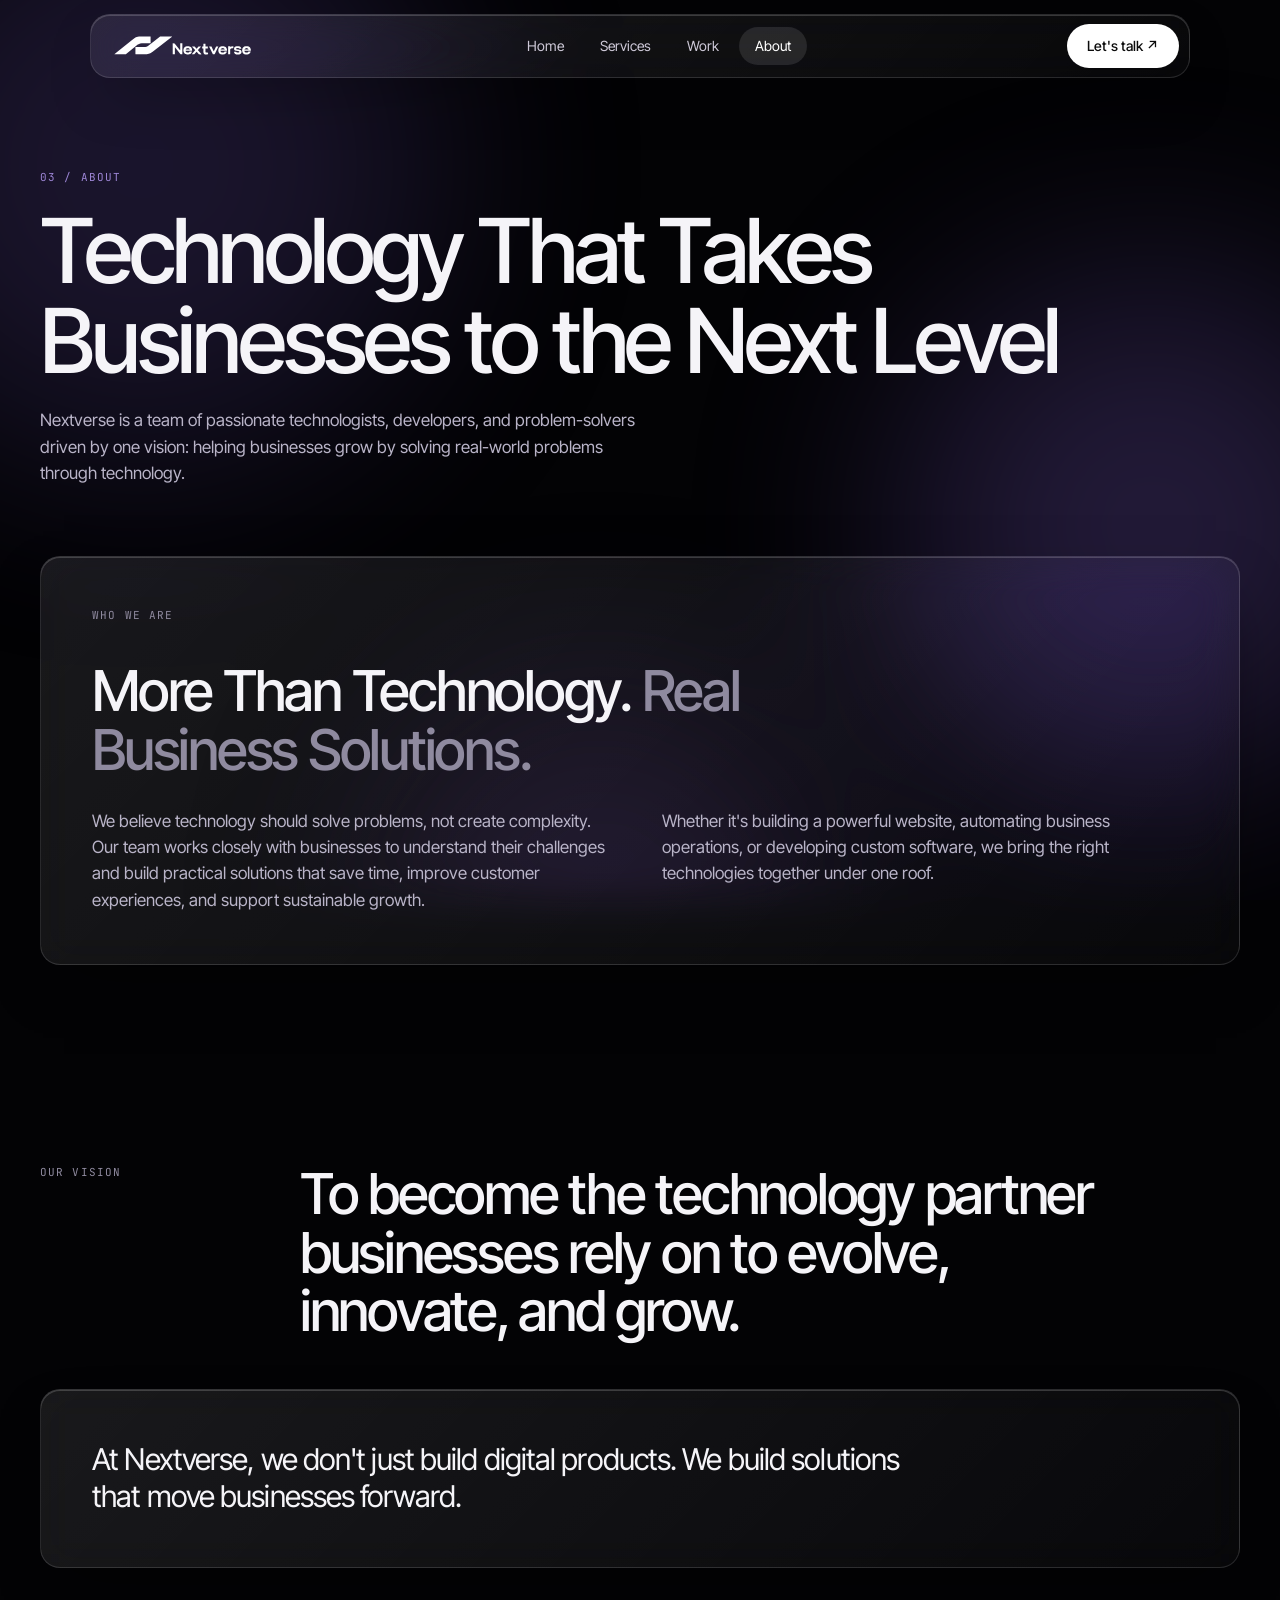
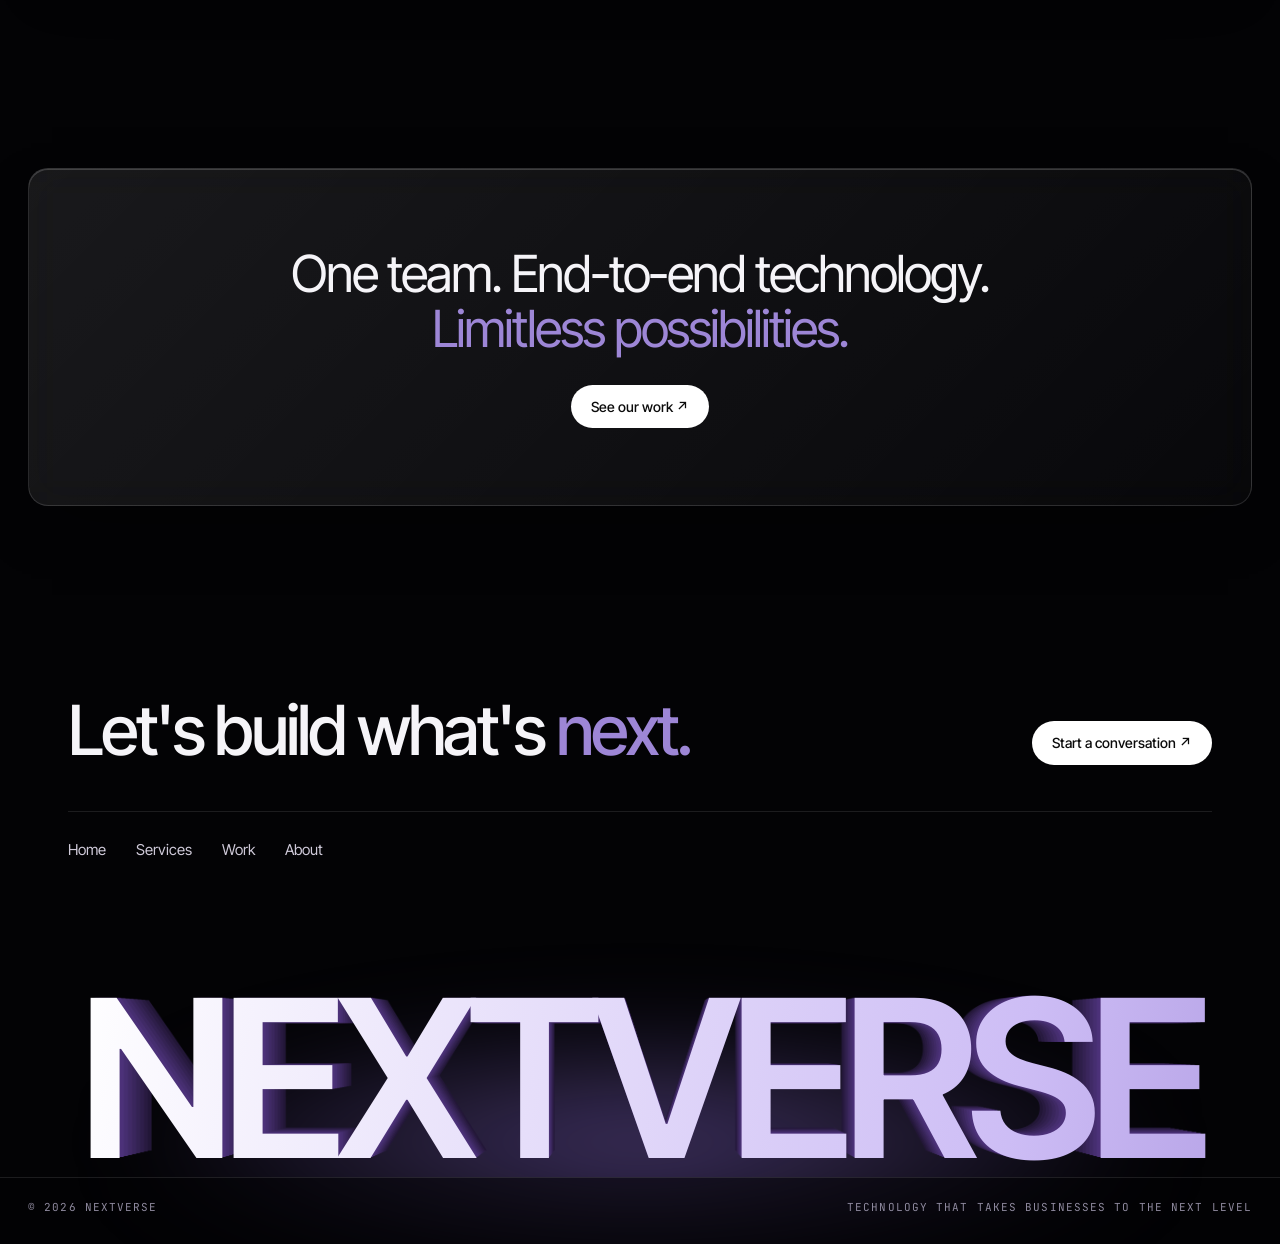
==== about.html @ 5a947de3 "Initial commit for Nextverse website" ====
<!DOCTYPE html><html lang="en"><head><meta charset="utf-8"><meta name="viewport" content="width=device-width,initial-scale=1,viewport-fit=cover"><title>About — Nextverse</title><link rel="icon" href="data:,"><link href="https://fonts.googleapis.com/css2?family=Inter+Tight:wght@400;500;600&family=JetBrains+Mono&display=swap" rel="stylesheet"><link rel="stylesheet" href="style.css"><script defer src="main.js"></script></head><body>
<svg width="0" height="0" style="position:absolute"><defs><path id="lg" d="M668.2 84.8 668.5 87.2 694.0 139.0 694.8 139.5 705.5 139.2 709.8 131.5 732.0 85.2 731.5 84.8 716.2 85.0 701.5 116.8 700.2 118.0 698.5 115.8 684.5 85.2 683.8 84.8ZM549.2 85.0 551.2 88.0 570.5 109.8 570.8 111.2 547.2 138.5 547.8 139.5 564.8 139.2 580.5 121.5 582.8 123.2 596.5 139.2 609.2 139.8 614.2 139.2 613.8 137.8 590.5 110.8 592.0 108.2 612.0 85.8 611.8 84.5 595.5 84.5 593.8 85.8 581.2 99.8 579.5 99.0 567.2 84.8 550.0 84.5ZM836.5 84.5 833.0 84.0 824.2 84.2 819.2 85.8 815.0 88.2 814.2 87.5 814.2 83.8 813.0 83.0 801.0 83.0 800.0 83.8 800.0 138.8 800.5 139.5 813.5 139.5 814.2 138.8 814.2 106.5 815.2 103.2 818.2 99.8 821.5 98.0 826.0 97.2 834.5 97.8 835.8 94.5 837.0 86.0ZM920.8 83.0 912.2 85.8 909.8 87.2 904.0 92.0 901.2 96.0 899.0 101.0 897.2 110.5 897.5 115.2 899.2 123.2 900.8 126.8 903.8 131.2 907.5 134.8 912.8 138.0 923.2 140.8 932.2 140.8 940.5 138.8 946.5 135.8 951.8 130.8 956.0 123.2 956.5 121.5 956.0 120.2 941.0 120.2 938.5 123.2 935.0 125.8 930.2 127.0 925.8 127.0 920.2 125.8 917.0 123.8 914.0 120.5 912.5 115.8 913.2 115.0 956.8 115.0 957.8 114.2 957.8 108.0 956.0 100.0 953.0 94.0 950.0 90.5 943.2 85.8 935.0 83.0ZM913.8 104.5 915.0 102.2 919.8 98.0 923.5 96.8 928.2 96.2 932.5 96.8 936.2 98.0 940.2 101.8 941.8 105.2 940.8 106.0 915.0 106.0 913.8 105.2ZM850.8 85.5 846.8 88.0 843.8 91.0 841.5 95.2 841.2 104.0 843.2 108.5 847.5 112.2 855.8 115.0 868.5 116.5 874.8 118.0 877.5 120.0 878.2 123.2 876.8 125.5 873.0 127.0 862.0 127.0 857.8 125.2 855.0 121.0 841.8 121.0 841.2 121.5 841.5 125.8 844.2 132.0 847.5 135.5 849.8 137.0 856.5 139.8 862.8 140.8 870.8 140.8 876.8 139.8 885.2 136.5 890.5 131.5 892.8 126.5 892.8 118.2 890.0 113.0 885.5 109.5 880.0 107.5 858.2 104.0 855.5 102.0 855.2 99.8 855.8 98.5 857.8 97.0 862.5 96.0 869.5 96.0 875.5 97.8 878.2 101.0 891.0 101.0 891.5 100.5 891.0 96.8 887.5 90.2 881.5 85.8 873.0 83.0 859.0 83.0ZM755.8 83.0 748.5 85.0 741.8 88.8 736.0 95.2 733.2 101.2 731.8 108.8 731.8 114.2 733.0 121.5 735.8 128.0 739.5 132.8 744.0 136.2 748.0 138.2 758.2 140.8 764.8 140.8 772.0 139.5 776.5 138.0 780.0 136.0 785.5 131.2 789.5 124.8 790.8 121.2 790.2 120.2 775.5 120.2 771.8 124.2 768.8 126.0 765.0 127.0 758.5 127.0 754.5 125.8 750.8 123.5 748.0 120.0 746.8 117.5 746.8 115.8 747.5 115.0 791.0 115.0 792.0 114.0 792.0 108.0 790.5 101.0 786.8 93.5 782.8 89.2 778.2 86.2 768.5 83.0ZM748.0 104.2 749.8 101.5 753.2 98.5 757.5 96.8 763.2 96.2 768.0 97.0 771.5 98.8 774.5 101.5 776.0 104.0 776.0 105.2 775.0 106.0 749.0 106.0 748.2 105.5ZM513.0 83.0 504.8 85.5 500.0 88.2 495.5 92.5 492.2 97.5 490.5 102.0 489.2 109.5 489.5 117.0 490.8 122.2 492.8 127.0 495.2 130.8 499.0 134.5 504.2 137.8 509.2 139.5 515.8 140.8 522.5 140.8 529.5 139.5 537.2 136.2 542.8 131.5 547.2 124.2 548.2 121.2 547.8 120.2 533.0 120.2 530.2 123.5 526.2 126.0 522.5 127.0 516.5 127.0 511.8 125.8 508.8 123.8 505.2 119.5 504.2 115.8 505.0 115.0 548.2 115.0 549.5 114.0 549.2 106.2 548.5 102.2 546.0 96.2 543.5 92.5 540.2 89.2 535.5 86.0 526.5 83.0ZM505.5 104.2 506.8 102.2 512.0 97.8 516.2 96.5 521.0 96.2 525.5 97.0 528.5 98.2 532.0 101.5 533.8 105.0 532.8 106.0 506.5 106.0 505.8 105.5ZM628.8 66.2 628.0 67.8 628.2 83.5 627.2 85.0 620.5 85.0 619.8 85.5 619.5 97.0 620.8 98.2 627.2 98.2 628.2 99.8 628.0 120.8 628.2 124.8 630.0 131.2 633.8 136.5 635.8 138.0 640.0 139.8 649.2 140.5 660.2 138.0 661.0 137.2 661.0 135.5 658.0 126.2 646.5 127.0 643.2 124.8 642.5 122.8 642.5 99.5 643.5 98.2 658.5 98.0 659.0 97.0 658.8 85.5 658.0 85.0 643.5 85.0 642.5 83.8 642.5 66.8 642.0 66.2ZM415.5 63.2 414.8 64.0 415.0 139.2 429.0 139.5 430.0 138.5 430.0 92.0 430.5 91.5 432.0 92.2 469.2 139.2 481.8 139.2 482.0 63.8 481.2 63.2 467.8 63.2 467.0 64.0 467.0 111.0 466.0 111.5 428.0 63.5ZM411.8 16.0 327.5 15.8 269.8 60.0 245.2 80.0 240.0 83.5 233.2 86.8 224.5 88.8 156.5 88.8 155.8 89.8 155.8 137.8 157.0 138.8 224.2 139.0 234.2 138.2 248.8 135.5 259.0 131.5 264.5 128.8 273.2 123.0 407.8 19.8ZM261.2 16.5 260.5 15.8 181.2 15.8 172.0 17.0 159.0 20.8 151.0 25.2 132.5 39.5 24.0 126.0 9.5 138.2 10.2 138.8 89.2 138.8 172.0 71.8 177.2 68.5 188.8 64.2 199.8 62.2 260.5 62.0 261.2 61.2Z"/></defs></svg><div class="orbs"><i></i><i></i><i></i></div>
<nav class="glass"><a href="index.html" aria-label="Nextverse"><svg class="lg " viewBox="0 12 965 132" role="img" aria-label="Nextverse"><use href="#lg"/></svg></a><ul><li><a href="index.html">Home</a></li><li><a href="services.html">Services</a></li><li><a href="work.html">Work</a></li><li><a href="about.html" class=on>About</a></li></ul><a class="btn" href="about.html#vision">Let's talk ↗</a></nav>
<header class="wrap phead"><div class="lbl" style="margin-bottom:22px"><b>03 / About</b></div><h1>Technology That Takes Businesses to the Next Level</h1><p>Nextverse is a team of passionate technologists, developers, and problem-solvers driven by one vision: helping businesses grow by solving real-world problems through technology.</p></header><section class="wrap sec" style="padding-top:40px"><div class="glass panel rv"><div class="row" style="margin-bottom:28px;grid-template-columns:1fr"><div class="lbl">Who we are</div><h2>More Than Technology. <span class=g>Real Business Solutions.</span></h2></div><div class="two"><p>We believe technology should solve problems, not create complexity. Our team works closely with businesses to understand their challenges and build practical solutions that save time, improve customer experiences, and support sustainable growth.</p><p>Whether it's building a powerful website, automating business operations, or developing custom software, we bring the right technologies together under one roof.</p></div></div></section><section class="wrap sec" id="vision"><div class="row"><div class="lbl">Our vision</div><h2>To become the technology partner businesses rely on to evolve, innovate, and grow.</h2></div><div class="glass panel rv"><p style="font-size:clamp(20px,2.4vw,30px);line-height:1.25;letter-spacing:-.03em;max-width:28em">At Nextverse, we don't just build digital products. We build solutions that move businesses forward.</p></div></section><section class="sec"><div class="glass cta rv"><p>One team. End-to-end technology. <span>Limitless possibilities.</span></p><a class="btn" href="work.html">See our work ↗</a></div></section>
<footer class="ft"><div class="wrap"><div class="ftop"><p class="big-cta">Let's build what's <span>next.</span></p><a class="btn" href="about.html#vision">Start a conversation ↗</a></div><ul class="flinks"><li><a href="index.html">Home</a></li><li><a href="services.html">Services</a></li><li><a href="work.html">Work</a></li><li><a href="about.html" class=on>About</a></li></ul></div><div class="fscene"><div class="word" aria-hidden="true"><span style="--i:0">NEXTVERSE</span><span style="--i:1">NEXTVERSE</span><span style="--i:2">NEXTVERSE</span><span style="--i:3">NEXTVERSE</span><span style="--i:4">NEXTVERSE</span><span style="--i:5">NEXTVERSE</span><span style="--i:6">NEXTVERSE</span><span style="--i:7">NEXTVERSE</span><span style="--i:8">NEXTVERSE</span></div></div><div class="fbot"><span class="lbl">© 2026 Nextverse</span><span class="lbl">Technology that takes businesses to the next level</span></div></footer></body></html>
---- style.css ----
:root{--bg:#030305;--fg:#f5f4f8;--mut:#8f8a9f;--v1:#7158ac;--v2:#9d86d6;--line:rgba(255,255,255,.1)}
*{box-sizing:border-box;margin:0}
@view-transition{navigation:auto}
html{scroll-behavior:auto}
body{background:var(--bg);color:var(--fg);font:400 17px/1.55 'Inter Tight',Helvetica,Arial,sans-serif;-webkit-font-smoothing:antialiased;overflow-x:hidden}
a{color:inherit;text-decoration:none}
.orbs{position:fixed;inset:0;z-index:-1;overflow:hidden}
.orbs i{position:absolute;border-radius:50%;filter:blur(110px);opacity:.32;animation:fl 24s ease-in-out infinite alternate}
.orbs i:nth-child(1){width:46vw;height:46vw;left:-12vw;top:-10vw;background:#4b3a80}
.orbs i:nth-child(2){width:40vw;height:40vw;right:-10vw;top:30vh;background:#654ba6;animation-delay:-8s}
.orbs i:nth-child(3){width:34vw;height:34vw;left:30vw;bottom:-18vw;background:#3b2b5a;animation-delay:-14s}
@keyframes fl{to{transform:translate(6vw,8vh) scale(1.15)}}
.glass{background:linear-gradient(135deg,rgba(255,255,255,.09),rgba(255,255,255,.025));backdrop-filter:blur(20px) saturate(150%);-webkit-backdrop-filter:blur(20px) saturate(150%);border:1px solid rgba(255,255,255,.13);box-shadow:inset 0 1px 0 rgba(255,255,255,.18),0 24px 60px -24px rgba(0,0,0,.7);border-radius:20px}
.wrap{max-width:1200px;margin:0 auto;padding:0 28px}
.lbl{font:11px 'JetBrains Mono',ui-monospace,monospace;letter-spacing:.1em;text-transform:uppercase;color:var(--mut)}
.lbl b{color:var(--v2);font-weight:400}
.lg{fill:#fff;display:block}
nav{position:fixed;top:calc(14px + env(safe-area-inset-top,0px));left:50%;transform:translateX(-50%);z-index:50;width:min(1100px,calc(100% - 24px));display:flex;align-items:center;justify-content:space-between;padding:9px 10px 9px 22px;border-radius:99px}
nav .lg{height:19px;width:auto}
nav ul{display:flex;gap:4px;list-style:none;padding:0}
nav ul a{display:block;padding:8px 16px;border-radius:99px;font-size:14px;color:#cfcad9;transition:.25s}
nav ul a:hover,nav ul a.on{background:rgba(255,255,255,.1);color:#fff}
.btn{display:inline-flex;gap:8px;align-items:center;background:#fff;color:#0b0b0b;padding:11px 20px;border-radius:99px;font-size:14px;font-weight:500;transition:.3s}
.btn:hover{background:var(--v2);color:#fff;transform:translateY(-2px)}
.btn.gl{background:rgba(255,255,255,.08);color:#fff;border:1px solid var(--line)}
/* hero */
.hero{height:280vh;position:relative}.show{height:300vh;position:relative}
.pin{position:sticky;top:0;height:100vh;overflow:hidden;display:flex;flex-direction:column;align-items:center;padding-top:104px}
h1{font-size:clamp(36px,6vw,84px);line-height:1;letter-spacing:-.045em;font-weight:500;text-align:center}
.g{color:var(--mut);font-weight:inherit}
.ln{display:block;overflow:hidden;padding-bottom:.1em}
.ln>span{display:inline-block;transform:translateY(115%);animation:rise 1.2s cubic-bezier(.2,.8,.2,1) forwards;animation-delay:calc(var(--i)*.14s + .2s)}
@keyframes rise{to{transform:none}}
.chips{display:flex;gap:8px;margin-top:20px;flex-wrap:wrap;justify-content:center;opacity:0;animation:rise2 1s .9s forwards}
@keyframes rise2{to{opacity:1}}
.chips span{padding:7px 15px;font-size:13px;border-radius:99px;color:#d8d3e6}
.stage{position:relative;flex:1;width:100%;perspective:2200px;display:flex;justify-content:center;align-items:flex-start;margin-top:34px}
.lap{--w:min(680px,82vw,calc((100vh - 340px)*1.55));--h:calc(var(--w)*.625);position:relative;width:var(--w);height:var(--h);transform-style:preserve-3d;transform:rotateX(-22deg)}
.lid{position:absolute;inset:0;transform-origin:50% 100%;transform:rotateX(var(--a,-88deg));transform-style:preserve-3d}
.scr,.bk{position:absolute;inset:0;border-radius:14px;backface-visibility:hidden;-webkit-backface-visibility:hidden;overflow:hidden}
.scr{background:#0c0a12;border:7px solid #1a1722;box-shadow:0 0 0 1px rgba(255,255,255,.16),0 0 90px rgba(113,88,172,.5)}
.bk{transform:rotateY(180deg);background:linear-gradient(145deg,#2c2640,#0e0c14);display:grid;place-items:center;border:1px solid rgba(255,255,255,.18)}
.bk .lg{width:18%}
.strip{will-change:transform}.strip img{display:block;width:100%}
.base{position:absolute;left:-4%;top:100%;width:108%;height:calc(var(--h)*.64);transform-origin:50% 0;transform:rotateX(90deg);background:linear-gradient(180deg,#2e293b,#14111b);border-radius:0 0 24px 24px;border:1px solid rgba(255,255,255,.14)}
.base:after{content:"";position:absolute;inset:12% 9% 34%;border-radius:8px;background:repeating-linear-gradient(90deg,rgba(255,255,255,.08) 0 22px,transparent 22px 26px),#0a0810}
/* sections */
.sec{padding:100px 0;position:relative}
.row{display:grid;grid-template-columns:220px 1fr;gap:40px;margin-bottom:48px}
h2{font-size:clamp(30px,4.4vw,58px);line-height:1.04;letter-spacing:-.04em;font-weight:500;max-width:15em}
h2 .g{display:inline}
.panel{padding:clamp(26px,4vw,52px)}
.two{display:grid;grid-template-columns:1fr 1fr;gap:44px;color:#b9b4c8}
.acts{display:flex;gap:12px;flex-wrap:wrap;margin-top:28px}
.mq{overflow:hidden;padding:18px 0;border-radius:99px;margin:0 28px}
.mq div{display:flex;gap:56px;width:max-content;animation:mq 34s linear infinite;font-size:20px;letter-spacing:-.02em;color:#cfcad9}
.mq span:after{content:"✦";margin-left:56px;color:var(--v1)}
@keyframes mq{to{transform:translateX(-50%)}}
.sv a{display:grid;grid-template-columns:56px 1fr 24px;align-items:center;gap:16px;padding:26px 30px;border-radius:0;border:0;border-bottom:1px solid var(--line);transition:.35s}
.sv{padding:6px 0;overflow:hidden}
.sv a:last-child{border-bottom:0}
.sv a:hover{background:rgba(255,255,255,.07);padding-left:44px}
.sv h3{font-size:clamp(24px,3.2vw,42px);font-weight:500;letter-spacing:-.035em;line-height:1.1}
.sv a:hover h3{color:var(--v2)}
.sv em{font-style:normal;color:var(--v2);transition:.3s}.sv a:hover em{transform:translateX(6px)}
.grid3{display:grid;grid-template-columns:repeat(3,1fr);gap:16px}
.card{padding:28px;min-height:230px;display:flex;flex-direction:column;justify-content:space-between;transition:transform .2s ease-out,background .3s;position:relative;overflow:hidden;--gx:50%;--gy:50%}
.card:before{content:"";position:absolute;inset:0;background:radial-gradient(circle at var(--gx) var(--gy),rgba(157,134,214,.22),transparent 55%);opacity:0;transition:.3s}
.card:hover:before{opacity:1}
.card h3,.card h4{font-size:26px;font-weight:500;letter-spacing:-.03em;line-height:1.1;position:relative}
.card p{color:#a9a4ba;font-size:15px;margin-top:10px;position:relative}
.tile{display:block;padding:14px}
.tile img{display:block;width:100%;border-radius:12px;aspect-ratio:16/10;object-fit:cover;object-position:top}
.tile h4{font-size:22px;font-weight:500;margin:16px 6px 4px;letter-spacing:-.03em}
.tile p{margin:0 6px 8px;font-size:14px;color:var(--mut)}
.phead{padding:170px 0 30px}
.phead h1{text-align:left;max-width:12em;font-size:clamp(40px,7vw,100px)}
.phead p{color:#b9b4c8;max-width:36em;margin-top:22px}
.cta{padding:clamp(36px,6vw,80px);text-align:center;margin:0 28px}
.cta p{font-size:clamp(24px,4vw,52px);letter-spacing:-.04em;line-height:1.08;max-width:16em;margin:0 auto 28px}
.cta p span{color:var(--v2)}
/* work 3D */
.proj{display:grid;grid-template-columns:1.3fr 1fr;gap:56px;align-items:center;margin-top:60px}
.proj.rev{grid-template-columns:1fr 1.3fr}.proj.rev .scene{order:2}
.scene{perspective:1600px;padding:30px 24px 46px}
.dev{position:relative;transform-style:preserve-3d;display:block;--gx:50%;--gy:50%}
.dev:before{content:"";position:absolute;inset:6% 4% -6%;background:radial-gradient(ellipse,rgba(113,88,172,.6),transparent 70%);filter:blur(30px);transform:translateZ(-80px)}
.win{position:relative;border-radius:12px;overflow:hidden;background:#0d0b14;box-shadow:0 50px 90px -30px rgba(113,88,172,.6),0 0 0 1px rgba(255,255,255,.12)}
.win:after{content:"";position:absolute;inset:0;pointer-events:none;background:radial-gradient(circle at var(--gx) var(--gy),rgba(255,255,255,.16),transparent 45%)}
.bar{height:28px;background:#15121d;display:flex;gap:6px;align-items:center;padding:0 12px}
.bar i{width:8px;height:8px;border-radius:50%;background:#3b3649}
.bar span{margin-left:10px;font:10px 'JetBrains Mono',monospace;color:#767089}
.win img{display:block;width:100%}
.fl{position:absolute;right:-5%;bottom:-9%;width:44%;transform:translateZ(110px);overflow:hidden;border-radius:12px}
.fl img{display:block;width:100%}
.fl.t{width:auto;padding:14px 16px;font-size:12px;font-weight:600;border-color:rgba(255,212,0,.6)}.fl.t b{display:block;color:#ffd400;font-size:11px}
.tags{display:flex;flex-wrap:wrap;gap:8px;margin-bottom:20px}.tags span{padding:5px 13px;border-radius:99px;font-size:12px;color:#cfcad9;background:rgba(255,255,255,.06);border:1px solid var(--line)}
.proj h3{font-size:clamp(32px,4vw,54px);font-weight:500;letter-spacing:-.04em;line-height:1.02}
.proj p{color:#a9a4ba;margin:16px 0 26px;max-width:30em}
.rv{opacity:0;transform:translateY(46px) rotateX(10deg)}
.rv.in{opacity:1;transform:none;transition:opacity .9s,transform 1s cubic-bezier(.2,.8,.2,1);transition-delay:var(--d,0s)}
.tilt.rv.in{transition:opacity .9s,transform .2s ease-out}
@media(max-width:820px){.row,.proj,.proj.rev,.two,.grid3{grid-template-columns:1fr}.row{gap:16px}.proj.rev .scene{order:0}.sec{padding:64px 0}nav .btn{display:none}nav ul a{padding:8px 11px;font-size:13px}nav{padding-left:16px}.sv a{padding:20px 16px}}
@media(prefers-reduced-motion:reduce){*{animation:none!important;transition:none!important}.ln>span,.chips{transform:none;opacity:1}.rv{opacity:1;transform:none}.orbs i{animation:none}}

.hero .pin{padding:0;display:block;background:linear-gradient(90deg,rgba(113,88,172,.92) 0,rgba(59,43,90,.5) 13%,transparent 34%,transparent 66%,rgba(59,43,90,.5) 87%,rgba(113,88,172,.92) 100%),#020204}
.hero #gl{position:absolute;inset:0;width:100%;height:100%}
.flat{position:absolute;inset:0;display:grid;place-items:center}.flat .lg{width:min(70vw,800px)}.gl-on .flat{display:none}
.hv{position:absolute;left:0;right:0;top:66%;display:flex;flex-direction:column;align-items:center;gap:26px;pointer-events:none}
.hv .wm{width:min(52vw,600px);height:auto;opacity:0;animation:rise2 1.2s 1.1s forwards}
.tg{padding:9px 20px;font-size:14px;border-radius:99px;color:#d8d3e6;opacity:0;animation:rise2 1.2s 1.5s forwards;text-align:center}
.hl{position:absolute;left:50%;top:50%;width:min(92vw,1100px);transform:translate(-50%,-40%);opacity:0;font-size:clamp(34px,5.8vw,84px)}
.cue{position:absolute;bottom:28px;left:50%;transform:translateX(-50%);opacity:0;animation:rise2 1s 2s forwards}
.sh{text-align:center;max-width:none;font-size:clamp(30px,4.6vw,62px)}
.dbg{position:fixed;left:12px;bottom:12px;z-index:99;background:#400;color:#fff;font:12px monospace;padding:8px 10px;border-radius:6px}

footer.ft{position:relative;padding:90px 0 0;overflow:hidden}
.ftop{display:flex;justify-content:space-between;align-items:flex-end;gap:24px;flex-wrap:wrap}
.big-cta{font-size:clamp(34px,5.4vw,76px);letter-spacing:-.045em;line-height:1;font-weight:500;max-width:11em}
.big-cta span{color:var(--v2)}
.flinks{display:flex;gap:30px;list-style:none;padding:26px 0 0;margin-top:46px;border-top:1px solid var(--line);font-size:15px;color:#cfcad9;flex-wrap:wrap}
.flinks a{position:relative}.flinks a:after{content:"";position:absolute;left:0;bottom:-4px;height:1px;width:0;background:var(--v2);transition:.35s}.flinks a:hover:after{width:100%}
.fscene{perspective:1100px;margin-top:34px;height:clamp(150px,22vw,330px);display:flex;justify-content:center;align-items:flex-end;position:relative}
.fscene:before{content:"";position:absolute;left:50%;bottom:-35%;width:90%;height:95%;transform:translateX(-50%);background:radial-gradient(ellipse,rgba(113,88,172,.6),transparent 65%);filter:blur(44px)}
.word{display:grid;transform-style:preserve-3d;transform-origin:50% 100%;font-size:clamp(66px,17.2vw,270px);font-weight:600;letter-spacing:-.055em;line-height:.9;white-space:nowrap;position:relative}
.word span{grid-area:1/1;transform:translateZ(calc(var(--i)*-9px));color:hsl(262 42% calc(36% - var(--i)*2.6%));padding:0 .04em}
.word span:first-child{background:linear-gradient(100deg,#fff 0%,#cdbdf5 38%,#9d86d6 58%,#fff 100%);background-size:220% 100%;-webkit-background-clip:text;background-clip:text;color:transparent;animation:shine 7s linear infinite}
@keyframes shine{to{background-position:-220% 0}}
.fbot{display:flex;justify-content:space-between;gap:16px;flex-wrap:wrap;padding:22px 28px 30px;border-top:1px solid var(--line);position:relative;background:rgba(2,2,4,.55)}
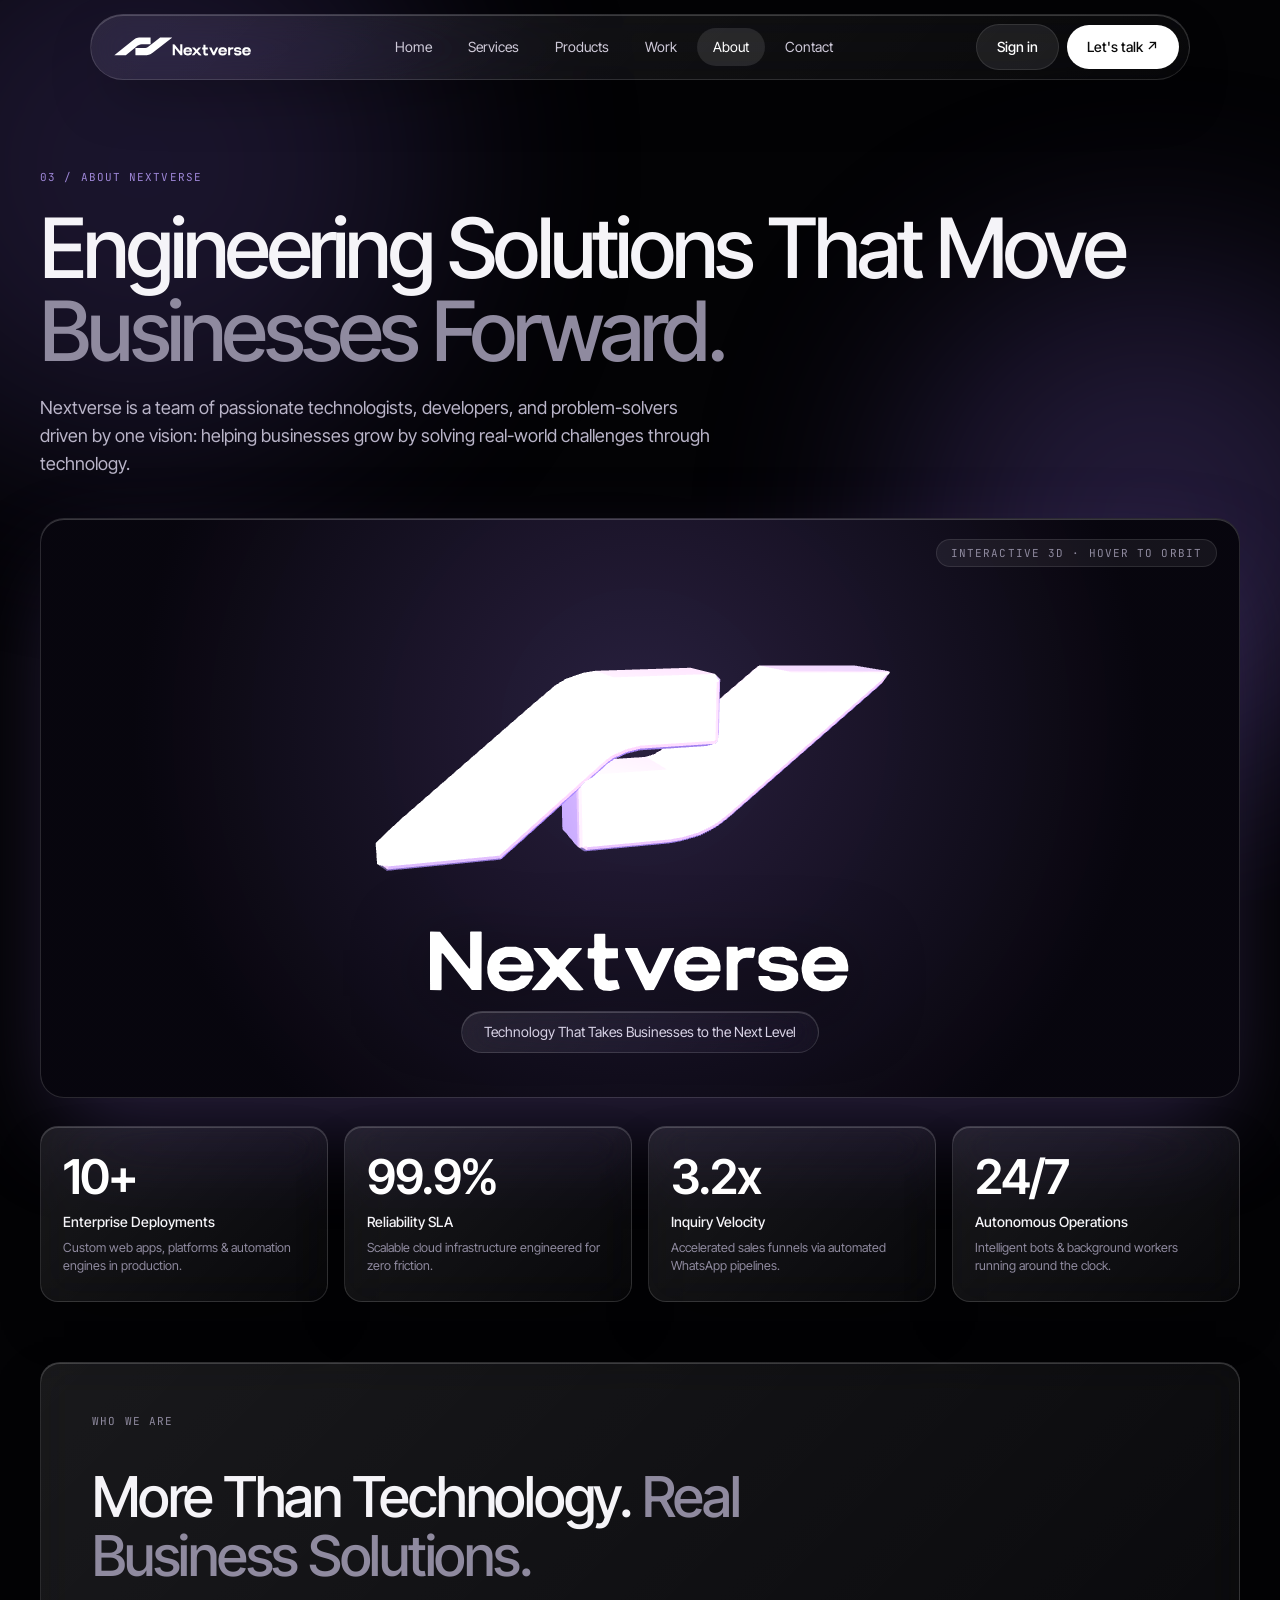
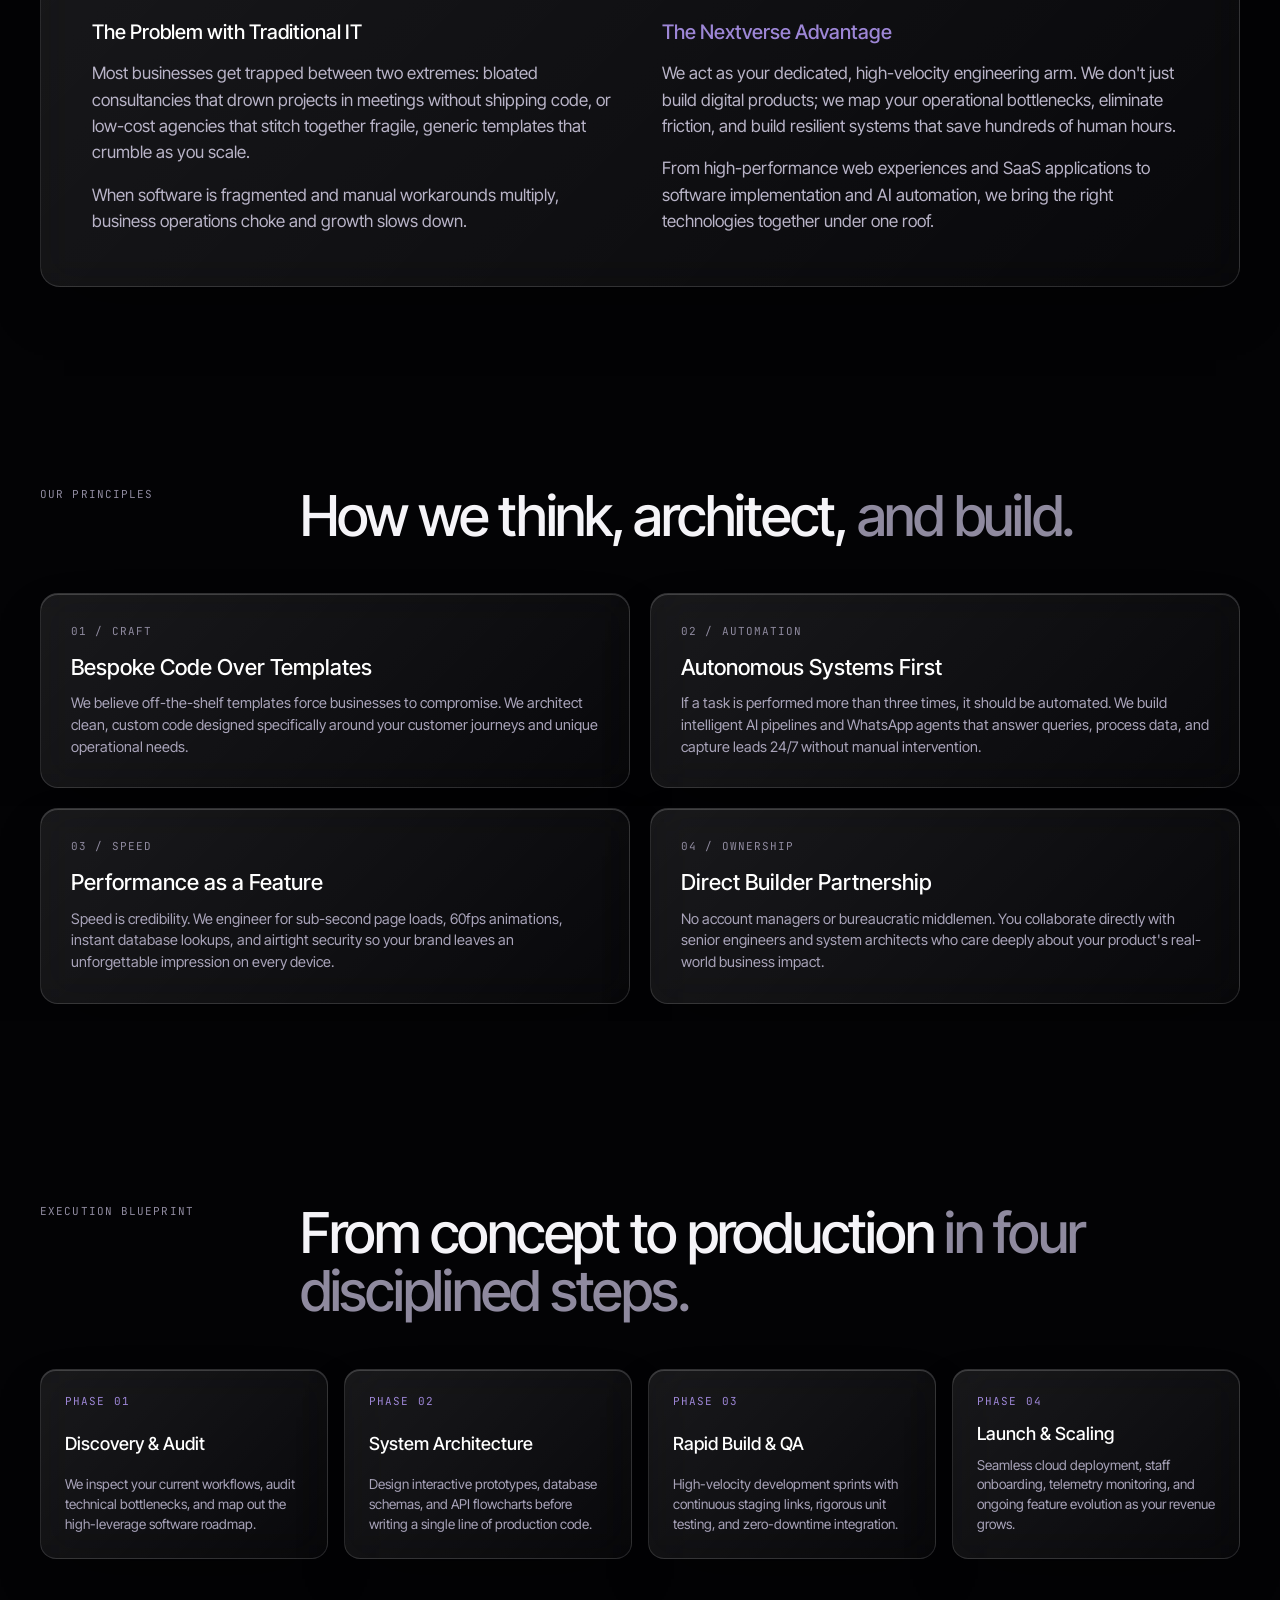
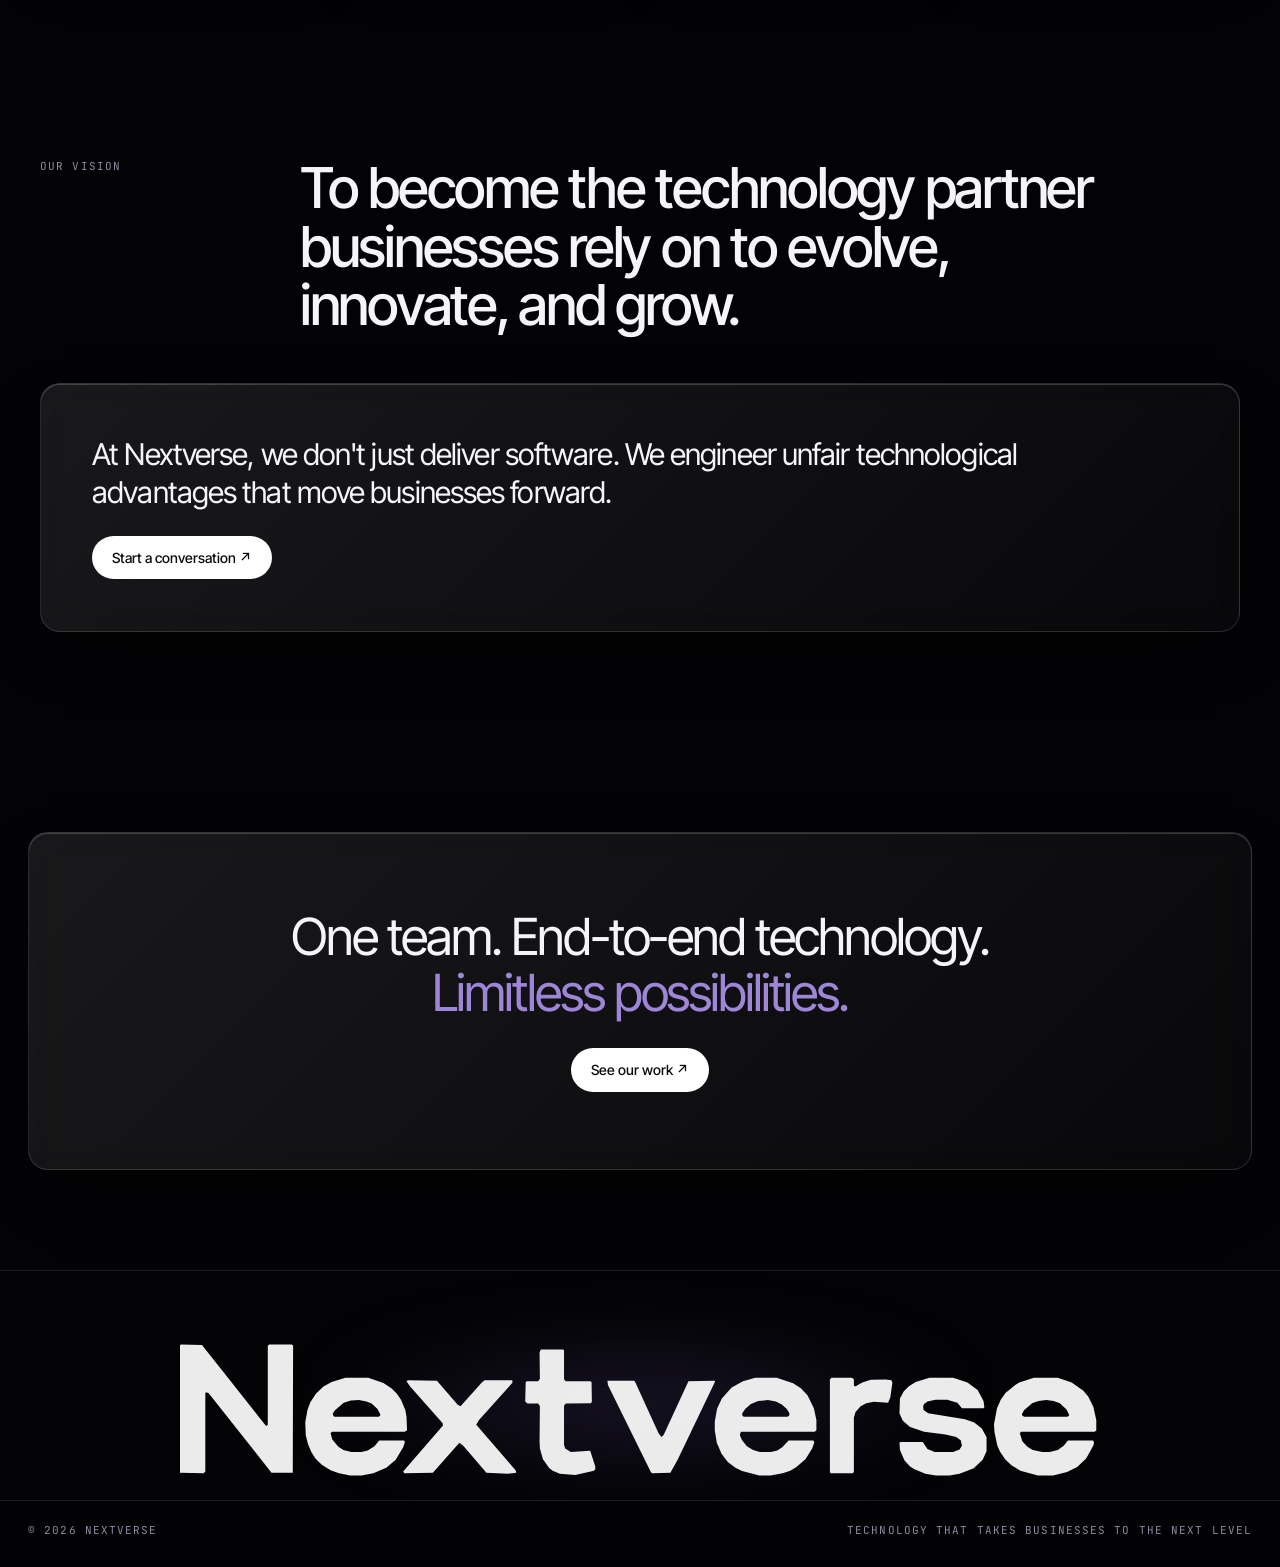
==== commit 0ca0caa5: "Update Nextverse site with latest live changes and case studies" ====
--- a/about.html
+++ b/about.html
@@ -1,5 +1,180 @@
-<!DOCTYPE html><html lang="en"><head><meta charset="utf-8"><meta name="viewport" content="width=device-width,initial-scale=1,viewport-fit=cover"><title>About — Nextverse</title><link rel="icon" href="data:,"><link href="https://fonts.googleapis.com/css2?family=Inter+Tight:wght@400;500;600&family=JetBrains+Mono&display=swap" rel="stylesheet"><link rel="stylesheet" href="style.css"><script defer src="main.js"></script></head><body>
+<!DOCTYPE html><html lang="en"><head><meta charset="utf-8"><meta name="viewport" content="width=device-width,initial-scale=1,viewport-fit=cover"><title>About — Nextverse</title><link rel="icon" href="data:,"><link href="https://fonts.googleapis.com/css2?family=Inter+Tight:wght@400;500;600&family=JetBrains+Mono&display=swap" rel="stylesheet"><link rel="stylesheet" href="style.css"><script defer src="three.min.js" onerror="var s=document.createElement('script');s.src='https://cdn.jsdelivr.net/npm/three@0.128.0/build/three.min.js';document.head.appendChild(s)"></script><script defer src="main.js"></script></head><body>
 <svg width="0" height="0" style="position:absolute"><defs><path id="lg" d="M668.2 84.8 668.5 87.2 694.0 139.0 694.8 139.5 705.5 139.2 709.8 131.5 732.0 85.2 731.5 84.8 716.2 85.0 701.5 116.8 700.2 118.0 698.5 115.8 684.5 85.2 683.8 84.8ZM549.2 85.0 551.2 88.0 570.5 109.8 570.8 111.2 547.2 138.5 547.8 139.5 564.8 139.2 580.5 121.5 582.8 123.2 596.5 139.2 609.2 139.8 614.2 139.2 613.8 137.8 590.5 110.8 592.0 108.2 612.0 85.8 611.8 84.5 595.5 84.5 593.8 85.8 581.2 99.8 579.5 99.0 567.2 84.8 550.0 84.5ZM836.5 84.5 833.0 84.0 824.2 84.2 819.2 85.8 815.0 88.2 814.2 87.5 814.2 83.8 813.0 83.0 801.0 83.0 800.0 83.8 800.0 138.8 800.5 139.5 813.5 139.5 814.2 138.8 814.2 106.5 815.2 103.2 818.2 99.8 821.5 98.0 826.0 97.2 834.5 97.8 835.8 94.5 837.0 86.0ZM920.8 83.0 912.2 85.8 909.8 87.2 904.0 92.0 901.2 96.0 899.0 101.0 897.2 110.5 897.5 115.2 899.2 123.2 900.8 126.8 903.8 131.2 907.5 134.8 912.8 138.0 923.2 140.8 932.2 140.8 940.5 138.8 946.5 135.8 951.8 130.8 956.0 123.2 956.5 121.5 956.0 120.2 941.0 120.2 938.5 123.2 935.0 125.8 930.2 127.0 925.8 127.0 920.2 125.8 917.0 123.8 914.0 120.5 912.5 115.8 913.2 115.0 956.8 115.0 957.8 114.2 957.8 108.0 956.0 100.0 953.0 94.0 950.0 90.5 943.2 85.8 935.0 83.0ZM913.8 104.5 915.0 102.2 919.8 98.0 923.5 96.8 928.2 96.2 932.5 96.8 936.2 98.0 940.2 101.8 941.8 105.2 940.8 106.0 915.0 106.0 913.8 105.2ZM850.8 85.5 846.8 88.0 843.8 91.0 841.5 95.2 841.2 104.0 843.2 108.5 847.5 112.2 855.8 115.0 868.5 116.5 874.8 118.0 877.5 120.0 878.2 123.2 876.8 125.5 873.0 127.0 862.0 127.0 857.8 125.2 855.0 121.0 841.8 121.0 841.2 121.5 841.5 125.8 844.2 132.0 847.5 135.5 849.8 137.0 856.5 139.8 862.8 140.8 870.8 140.8 876.8 139.8 885.2 136.5 890.5 131.5 892.8 126.5 892.8 118.2 890.0 113.0 885.5 109.5 880.0 107.5 858.2 104.0 855.5 102.0 855.2 99.8 855.8 98.5 857.8 97.0 862.5 96.0 869.5 96.0 875.5 97.8 878.2 101.0 891.0 101.0 891.5 100.5 891.0 96.8 887.5 90.2 881.5 85.8 873.0 83.0 859.0 83.0ZM755.8 83.0 748.5 85.0 741.8 88.8 736.0 95.2 733.2 101.2 731.8 108.8 731.8 114.2 733.0 121.5 735.8 128.0 739.5 132.8 744.0 136.2 748.0 138.2 758.2 140.8 764.8 140.8 772.0 139.5 776.5 138.0 780.0 136.0 785.5 131.2 789.5 124.8 790.8 121.2 790.2 120.2 775.5 120.2 771.8 124.2 768.8 126.0 765.0 127.0 758.5 127.0 754.5 125.8 750.8 123.5 748.0 120.0 746.8 117.5 746.8 115.8 747.5 115.0 791.0 115.0 792.0 114.0 792.0 108.0 790.5 101.0 786.8 93.5 782.8 89.2 778.2 86.2 768.5 83.0ZM748.0 104.2 749.8 101.5 753.2 98.5 757.5 96.8 763.2 96.2 768.0 97.0 771.5 98.8 774.5 101.5 776.0 104.0 776.0 105.2 775.0 106.0 749.0 106.0 748.2 105.5ZM513.0 83.0 504.8 85.5 500.0 88.2 495.5 92.5 492.2 97.5 490.5 102.0 489.2 109.5 489.5 117.0 490.8 122.2 492.8 127.0 495.2 130.8 499.0 134.5 504.2 137.8 509.2 139.5 515.8 140.8 522.5 140.8 529.5 139.5 537.2 136.2 542.8 131.5 547.2 124.2 548.2 121.2 547.8 120.2 533.0 120.2 530.2 123.5 526.2 126.0 522.5 127.0 516.5 127.0 511.8 125.8 508.8 123.8 505.2 119.5 504.2 115.8 505.0 115.0 548.2 115.0 549.5 114.0 549.2 106.2 548.5 102.2 546.0 96.2 543.5 92.5 540.2 89.2 535.5 86.0 526.5 83.0ZM505.5 104.2 506.8 102.2 512.0 97.8 516.2 96.5 521.0 96.2 525.5 97.0 528.5 98.2 532.0 101.5 533.8 105.0 532.8 106.0 506.5 106.0 505.8 105.5ZM628.8 66.2 628.0 67.8 628.2 83.5 627.2 85.0 620.5 85.0 619.8 85.5 619.5 97.0 620.8 98.2 627.2 98.2 628.2 99.8 628.0 120.8 628.2 124.8 630.0 131.2 633.8 136.5 635.8 138.0 640.0 139.8 649.2 140.5 660.2 138.0 661.0 137.2 661.0 135.5 658.0 126.2 646.5 127.0 643.2 124.8 642.5 122.8 642.5 99.5 643.5 98.2 658.5 98.0 659.0 97.0 658.8 85.5 658.0 85.0 643.5 85.0 642.5 83.8 642.5 66.8 642.0 66.2ZM415.5 63.2 414.8 64.0 415.0 139.2 429.0 139.5 430.0 138.5 430.0 92.0 430.5 91.5 432.0 92.2 469.2 139.2 481.8 139.2 482.0 63.8 481.2 63.2 467.8 63.2 467.0 64.0 467.0 111.0 466.0 111.5 428.0 63.5ZM411.8 16.0 327.5 15.8 269.8 60.0 245.2 80.0 240.0 83.5 233.2 86.8 224.5 88.8 156.5 88.8 155.8 89.8 155.8 137.8 157.0 138.8 224.2 139.0 234.2 138.2 248.8 135.5 259.0 131.5 264.5 128.8 273.2 123.0 407.8 19.8ZM261.2 16.5 260.5 15.8 181.2 15.8 172.0 17.0 159.0 20.8 151.0 25.2 132.5 39.5 24.0 126.0 9.5 138.2 10.2 138.8 89.2 138.8 172.0 71.8 177.2 68.5 188.8 64.2 199.8 62.2 260.5 62.0 261.2 61.2Z"/></defs></svg><div class="orbs"><i></i><i></i><i></i></div>
-<nav class="glass"><a href="index.html" aria-label="Nextverse"><svg class="lg " viewBox="0 12 965 132" role="img" aria-label="Nextverse"><use href="#lg"/></svg></a><ul><li><a href="index.html">Home</a></li><li><a href="services.html">Services</a></li><li><a href="work.html">Work</a></li><li><a href="about.html" class=on>About</a></li></ul><a class="btn" href="about.html#vision">Let's talk ↗</a></nav>
-<header class="wrap phead"><div class="lbl" style="margin-bottom:22px"><b>03 / About</b></div><h1>Technology That Takes Businesses to the Next Level</h1><p>Nextverse is a team of passionate technologists, developers, and problem-solvers driven by one vision: helping businesses grow by solving real-world problems through technology.</p></header><section class="wrap sec" style="padding-top:40px"><div class="glass panel rv"><div class="row" style="margin-bottom:28px;grid-template-columns:1fr"><div class="lbl">Who we are</div><h2>More Than Technology. <span class=g>Real Business Solutions.</span></h2></div><div class="two"><p>We believe technology should solve problems, not create complexity. Our team works closely with businesses to understand their challenges and build practical solutions that save time, improve customer experiences, and support sustainable growth.</p><p>Whether it's building a powerful website, automating business operations, or developing custom software, we bring the right technologies together under one roof.</p></div></div></section><section class="wrap sec" id="vision"><div class="row"><div class="lbl">Our vision</div><h2>To become the technology partner businesses rely on to evolve, innovate, and grow.</h2></div><div class="glass panel rv"><p style="font-size:clamp(20px,2.4vw,30px);line-height:1.25;letter-spacing:-.03em;max-width:28em">At Nextverse, we don't just build digital products. We build solutions that move businesses forward.</p></div></section><section class="sec"><div class="glass cta rv"><p>One team. End-to-end technology. <span>Limitless possibilities.</span></p><a class="btn" href="work.html">See our work ↗</a></div></section>
-<footer class="ft"><div class="wrap"><div class="ftop"><p class="big-cta">Let's build what's <span>next.</span></p><a class="btn" href="about.html#vision">Start a conversation ↗</a></div><ul class="flinks"><li><a href="index.html">Home</a></li><li><a href="services.html">Services</a></li><li><a href="work.html">Work</a></li><li><a href="about.html" class=on>About</a></li></ul></div><div class="fscene"><div class="word" aria-hidden="true"><span style="--i:0">NEXTVERSE</span><span style="--i:1">NEXTVERSE</span><span style="--i:2">NEXTVERSE</span><span style="--i:3">NEXTVERSE</span><span style="--i:4">NEXTVERSE</span><span style="--i:5">NEXTVERSE</span><span style="--i:6">NEXTVERSE</span><span style="--i:7">NEXTVERSE</span><span style="--i:8">NEXTVERSE</span></div></div><div class="fbot"><span class="lbl">© 2026 Nextverse</span><span class="lbl">Technology that takes businesses to the next level</span></div></footer></body></html>+<nav class="glass"><a href="index.html" aria-label="Nextverse"><svg class="lg " viewBox="0 12 965 132" role="img" aria-label="Nextverse"><use href="#lg"/></svg></a><ul><li><a href="index.html">Home</a></li><li><a href="services.html">Services</a></li><li><a href="products.html">Products</a></li><li><a href="work.html">Work</a></li><li><a href="about.html" class=on>About</a></li><li><a href="contact.html">Contact</a></li></ul><div class="nav-acts"><a href="login.html" class="btn gl login-btn">Sign in</a><a class="btn" href="contact.html">Let's talk ↗</a></div></nav>
+
+<!-- Page Header -->
+<header class="wrap phead" style="padding-bottom:10px">
+  <div class="lbl" style="margin-bottom:22px"><b>03 / About Nextverse</b></div>
+  <h1>Engineering Solutions That Move <span class="g">Businesses Forward.</span></h1>
+  <p>Nextverse is a team of passionate technologists, developers, and problem-solvers driven by one vision: helping businesses grow by solving real-world challenges through technology.</p>
+</header>
+
+<!-- Interactive 3D Brand Animation Stage -->
+<section class="wrap sec" style="padding-top:10px;padding-bottom:40px">
+  <div class="glass about-3d-stage rv">
+    <div class="about-3d-canvas-wrap">
+      <canvas id="about-gl"></canvas>
+    </div>
+    <div class="about-3d-overlay">
+      <svg class="lg wm" viewBox="415 60 545 84" role="img" aria-label="Nextverse"><use href="#lg"/></svg>
+      <span class="tg glass">Technology That Takes Businesses to the Next Level</span>
+    </div>
+    <div class="about-3d-hint lbl">Interactive 3D · Hover to Orbit</div>
+  </div>
+
+  <!-- Key Impact & Operational Telemetry Strip -->
+  <div class="stats-strip">
+    <div class="glass stat-box rv">
+      <b>10+</b>
+      <div class="stat-lbl">Enterprise Deployments</div>
+      <p>Custom web apps, platforms &amp; automation engines in production.</p>
+    </div>
+    <div class="glass stat-box rv">
+      <b>99.9%</b>
+      <div class="stat-lbl">Reliability SLA</div>
+      <p>Scalable cloud infrastructure engineered for zero friction.</p>
+    </div>
+    <div class="glass stat-box rv">
+      <b>3.2x</b>
+      <div class="stat-lbl">Inquiry Velocity</div>
+      <p>Accelerated sales funnels via automated WhatsApp pipelines.</p>
+    </div>
+    <div class="glass stat-box rv">
+      <b>24/7</b>
+      <div class="stat-lbl">Autonomous Operations</div>
+      <p>Intelligent bots &amp; background workers running around the clock.</p>
+    </div>
+  </div>
+</section>
+
+<!-- Differentiated Narrative: The Problem vs. The Nextverse Way -->
+<section class="wrap sec" style="padding-top:20px">
+  <div class="glass panel rv">
+    <div class="row" style="margin-bottom:32px;grid-template-columns:1fr">
+      <div class="lbl">Who We Are</div>
+      <h2>More Than Technology. <span class="g">Real Business Solutions.</span></h2>
+    </div>
+    <div class="two">
+      <div>
+        <h4 style="font-size:20px;color:#fff;margin-bottom:12px;font-weight:500">The Problem with Traditional IT</h4>
+        <p style="margin-bottom:16px">Most businesses get trapped between two extremes: bloated consultancies that drown projects in meetings without shipping code, or low-cost agencies that stitch together fragile, generic templates that crumble as you scale.</p>
+        <p>When software is fragmented and manual workarounds multiply, business operations choke and growth slows down.</p>
+      </div>
+      <div>
+        <h4 style="font-size:20px;color:var(--v2);margin-bottom:12px;font-weight:500">The Nextverse Advantage</h4>
+        <p style="margin-bottom:16px">We act as your dedicated, high-velocity engineering arm. We don't just build digital products; we map your operational bottlenecks, eliminate friction, and build resilient systems that save hundreds of human hours.</p>
+        <p>From high-performance web experiences and SaaS applications to software implementation and AI automation, we bring the right technologies together under one roof.</p>
+      </div>
+    </div>
+  </div>
+</section>
+
+<!-- 4 Core Pillars: How We Build Different -->
+<section class="wrap sec">
+  <div class="row">
+    <div class="lbl">Our Principles</div>
+    <h2>How we think, architect, <span class="g">and build.</span></h2>
+  </div>
+  <div class="pillars-grid">
+    <div class="glass pillar-card tilt rv">
+      <span class="lbl">01 / Craft</span>
+      <h3>Bespoke Code Over Templates</h3>
+      <p>We believe off-the-shelf templates force businesses to compromise. We architect clean, custom code designed specifically around your customer journeys and unique operational needs.</p>
+    </div>
+
+    <div class="glass pillar-card tilt rv">
+      <span class="lbl">02 / Automation</span>
+      <h3>Autonomous Systems First</h3>
+      <p>If a task is performed more than three times, it should be automated. We build intelligent AI pipelines and WhatsApp agents that answer queries, process data, and capture leads 24/7 without manual intervention.</p>
+    </div>
+
+    <div class="glass pillar-card tilt rv">
+      <span class="lbl">03 / Speed</span>
+      <h3>Performance as a Feature</h3>
+      <p>Speed is credibility. We engineer for sub-second page loads, 60fps animations, instant database lookups, and airtight security so your brand leaves an unforgettable impression on every device.</p>
+    </div>
+
+    <div class="glass pillar-card tilt rv">
+      <span class="lbl">04 / Ownership</span>
+      <h3>Direct Builder Partnership</h3>
+      <p>No account managers or bureaucratic middlemen. You collaborate directly with senior engineers and system architects who care deeply about your product's real-world business impact.</p>
+    </div>
+  </div>
+</section>
+
+<!-- The Nextverse Blueprint: 4-Stage Operating Model -->
+<section class="wrap sec">
+  <div class="row">
+    <div class="lbl">Execution Blueprint</div>
+    <h2>From concept to production <span class="g">in four disciplined steps.</span></h2>
+  </div>
+  <div class="process-grid">
+    <div class="glass process-card tilt rv">
+      <div class="lbl">PHASE 01</div>
+      <h4>Discovery &amp; Audit</h4>
+      <p>We inspect your current workflows, audit technical bottlenecks, and map out the high-leverage software roadmap.</p>
+    </div>
+
+    <div class="glass process-card tilt rv">
+      <div class="lbl">PHASE 02</div>
+      <h4>System Architecture</h4>
+      <p>Design interactive prototypes, database schemas, and API flowcharts before writing a single line of production code.</p>
+    </div>
+
+    <div class="glass process-card tilt rv">
+      <div class="lbl">PHASE 03</div>
+      <h4>Rapid Build &amp; QA</h4>
+      <p>High-velocity development sprints with continuous staging links, rigorous unit testing, and zero-downtime integration.</p>
+    </div>
+
+    <div class="glass process-card tilt rv">
+      <div class="lbl">PHASE 04</div>
+      <h4>Launch &amp; Scaling</h4>
+      <p>Seamless cloud deployment, staff onboarding, telemetry monitoring, and ongoing feature evolution as your revenue grows.</p>
+    </div>
+  </div>
+</section>
+
+<!-- Vision Section -->
+<section class="wrap sec" id="vision">
+  <div class="row">
+    <div class="lbl">Our Vision</div>
+    <h2>To become the technology partner businesses rely on to evolve, innovate, and grow.</h2>
+  </div>
+  <div class="glass panel rv">
+    <p style="font-size:clamp(20px,2.4vw,30px);line-height:1.28;letter-spacing:-.03em;max-width:32em;color:#f5f4f8;margin-bottom:24px">At Nextverse, we don't just deliver software. We engineer unfair technological advantages that move businesses forward.</p>
+    <a class="btn" href="contact.html">Start a conversation ↗</a>
+  </div>
+</section>
+
+<!-- CTA Footer Section -->
+<section class="sec">
+  <div class="glass cta rv">
+    <p>One team. End-to-end technology. <span>Limitless possibilities.</span></p>
+    <a class="btn" href="work.html">See our work ↗</a>
+  </div>
+</section>
+
+<!-- Footer -->
+<footer class="ft"><div class="wrap"><div class="fbrand"><svg class="lg footer-static-wm" viewBox="415 60 545 84" role="img" aria-label="Nextverse"><use href="#lg"/></svg></div></div><div class="fbot"><span class="lbl">© 2026 Nextverse</span><span class="lbl">Technology that takes businesses to the next level</span></div></footer>
+
+<nav class="mobile-dock" aria-label="Mobile navigation">
+  <a href="index.html" class="dock-item">
+    <svg viewBox="0 0 24 24" fill="none" stroke="currentColor" stroke-width="2" stroke-linecap="round" stroke-linejoin="round"><path d="M3 10.5L12 3l9 7.5V20a1 1 0 0 1-1 1h-5v-6h-6v6H4a1 1 0 0 1-1-1z"/></svg>
+    <span>Home</span>
+  </a>
+  <a href="services.html" class="dock-item">
+    <svg viewBox="0 0 24 24" fill="none" stroke="currentColor" stroke-width="2" stroke-linecap="round" stroke-linejoin="round"><rect x="2" y="3" width="20" height="14" rx="2"/><line x1="8" y1="21" x2="16" y2="21"/><line x1="12" y1="17" x2="12" y2="21"/></svg>
+    <span>Services</span>
+  </a>
+  <a href="work.html" class="dock-item">
+    <svg viewBox="0 0 24 24" fill="none" stroke="currentColor" stroke-width="2" stroke-linecap="round" stroke-linejoin="round"><polygon points="12 2 2 7 12 12 22 7 12 2"/><polyline points="2 12 12 17 22 12"/><polyline points="2 17 12 22 22 17"/></svg>
+    <span>Work</span>
+  </a>
+  <a href="about.html" class="dock-item on">
+    <svg viewBox="0 0 24 24" fill="none" stroke="currentColor" stroke-width="2" stroke-linecap="round" stroke-linejoin="round"><circle cx="12" cy="12" r="10"/><line x1="12" y1="16" x2="12" y2="12"/><line x1="12" y1="8" x2="12.01" y2="8"/></svg>
+    <span>About</span>
+  </a>
+</nav>
+
+</body></html>
--- a/style.css
+++ b/style.css
@@ -1,39 +1,180 @@
-:root{--bg:#030305;--fg:#f5f4f8;--mut:#8f8a9f;--v1:#7158ac;--v2:#9d86d6;--line:rgba(255,255,255,.1)}
+:root{
+  --bg:#030305;
+  --fg:#f5f4f8;
+  --mut:#8f8a9f;
+  --v1:#7158ac;
+  --v2:#9d86d6;
+  --line:rgba(255,255,255,.1);
+  --stand:340px;
+  --cone-w:520px;
+}
 *{box-sizing:border-box;margin:0}
 @view-transition{navigation:auto}
-html{scroll-behavior:auto}
-body{background:var(--bg);color:var(--fg);font:400 17px/1.55 'Inter Tight',Helvetica,Arial,sans-serif;-webkit-font-smoothing:antialiased;overflow-x:hidden}
+html{scroll-behavior:auto;-webkit-tap-highlight-color:transparent}
+body{
+  background:var(--bg);
+  color:var(--fg);
+  font:400 17px/1.55 'Inter Tight',Helvetica,Arial,sans-serif;
+  -webkit-font-smoothing:antialiased;
+  overflow-x:hidden;
+  position:relative;
+}
 a{color:inherit;text-decoration:none}
-.orbs{position:fixed;inset:0;z-index:-1;overflow:hidden}
+
+/* Glowing Ambient Orbs */
+.orbs{position:fixed;inset:0;z-index:-1;overflow:hidden;pointer-events:none}
 .orbs i{position:absolute;border-radius:50%;filter:blur(110px);opacity:.32;animation:fl 24s ease-in-out infinite alternate}
 .orbs i:nth-child(1){width:46vw;height:46vw;left:-12vw;top:-10vw;background:#4b3a80}
 .orbs i:nth-child(2){width:40vw;height:40vw;right:-10vw;top:30vh;background:#654ba6;animation-delay:-8s}
 .orbs i:nth-child(3){width:34vw;height:34vw;left:30vw;bottom:-18vw;background:#3b2b5a;animation-delay:-14s}
 @keyframes fl{to{transform:translate(6vw,8vh) scale(1.15)}}
-.glass{background:linear-gradient(135deg,rgba(255,255,255,.09),rgba(255,255,255,.025));backdrop-filter:blur(20px) saturate(150%);-webkit-backdrop-filter:blur(20px) saturate(150%);border:1px solid rgba(255,255,255,.13);box-shadow:inset 0 1px 0 rgba(255,255,255,.18),0 24px 60px -24px rgba(0,0,0,.7);border-radius:20px}
+
+/* Glass Surface Styling */
+.glass{
+  background:linear-gradient(135deg,rgba(255,255,255,.09),rgba(255,255,255,.025));
+  backdrop-filter:blur(20px) saturate(150%);
+  -webkit-backdrop-filter:blur(20px) saturate(150%);
+  border:1px solid rgba(255,255,255,.13);
+  box-shadow:inset 0 1px 0 rgba(255,255,255,.18),0 24px 60px -24px rgba(0,0,0,.7);
+  border-radius:20px;
+}
 .wrap{max-width:1200px;margin:0 auto;padding:0 28px}
 .lbl{font:11px 'JetBrains Mono',ui-monospace,monospace;letter-spacing:.1em;text-transform:uppercase;color:var(--mut)}
 .lbl b{color:var(--v2);font-weight:400}
 .lg{fill:#fff;display:block}
-nav{position:fixed;top:calc(14px + env(safe-area-inset-top,0px));left:50%;transform:translateX(-50%);z-index:50;width:min(1100px,calc(100% - 24px));display:flex;align-items:center;justify-content:space-between;padding:9px 10px 9px 22px;border-radius:99px}
+
+/* Top Navigation */
+nav.glass{
+  position:fixed;
+  top:calc(14px + env(safe-area-inset-top,0px));
+  left:50%;
+  transform:translateX(-50%);
+  z-index:50;
+  width:min(1100px,calc(100% - 24px));
+  display:flex;
+  align-items:center;
+  justify-content:space-between;
+  padding:9px 10px 9px 22px;
+  border-radius:99px;
+  transition:all .3s ease;
+}
 nav .lg{height:19px;width:auto}
-nav ul{display:flex;gap:4px;list-style:none;padding:0}
+nav ul{display:flex;gap:4px;list-style:none;padding:0;margin:0}
 nav ul a{display:block;padding:8px 16px;border-radius:99px;font-size:14px;color:#cfcad9;transition:.25s}
 nav ul a:hover,nav ul a.on{background:rgba(255,255,255,.1);color:#fff}
-.btn{display:inline-flex;gap:8px;align-items:center;background:#fff;color:#0b0b0b;padding:11px 20px;border-radius:99px;font-size:14px;font-weight:500;transition:.3s}
+.nav-acts{display:flex;gap:8px;align-items:center}
+.btn{
+  display:inline-flex;gap:8px;align-items:center;
+  background:#fff;color:#0b0b0b;padding:11px 20px;
+  border-radius:99px;font-size:14px;font-weight:500;
+  transition:.3s;border:none;cursor:pointer;text-align:center;justify-content:center;
+}
 .btn:hover{background:var(--v2);color:#fff;transform:translateY(-2px)}
 .btn.gl{background:rgba(255,255,255,.08);color:#fff;border:1px solid var(--line)}
-/* hero */
-.hero{height:280vh;position:relative}.show{height:300vh;position:relative}
-.pin{position:sticky;top:0;height:100vh;overflow:hidden;display:flex;flex-direction:column;align-items:center;padding-top:104px}
+.btn.gl:hover{background:rgba(255,255,255,.16);color:#fff}
+
+/* Hero Section (Laptop Interface: 280vh Pinned Animation) */
+.hero{height:280vh;position:relative}
+.show{height:300vh;position:relative}
+.pin{
+  position:sticky;
+  top:0;
+  height:100vh;
+  overflow:hidden;
+  display:flex;
+  flex-direction:column;
+  align-items:center;
+  padding-top:104px;
+}
+.hero .pin{
+  padding:0;
+  display:block;
+  background:transparent;
+}
+.hero .pin:before{
+  content:"";
+  position:absolute;
+  inset:0;
+  pointer-events:none;
+  background:radial-gradient(ellipse 70% 50% at 50% 45%, rgba(113,88,172,.18), transparent 75%);
+  z-index:0;
+}
+.hero #gl{position:absolute;inset:0;width:100%;height:100%}
+
+/* Flat Fallback Logo (Shows ONLY the geometric mark above, NEVER duplicates wordmark) */
+.flat{
+  position:absolute;
+  inset:0;
+  display:grid;
+  place-items:center;
+  pointer-events:none;
+  transition:opacity .4s ease;
+}
+.flat .mark-only{
+  width:min(44vw,360px);
+  height:auto;
+  transform:translateY(-44%);
+}
+.gl-on .flat, html.gl-on .flat, body.gl-on .flat{
+  display:none !important;
+  opacity:0 !important;
+}
+
+/* Hero Wordmark & Subtitle Pill */
+.hv{
+  position:absolute;
+  left:0;
+  right:0;
+  top:66%;
+  display:flex;
+  flex-direction:column;
+  align-items:center;
+  gap:24px;
+  pointer-events:none;
+}
+.hv .wm{
+  width:min(52vw,600px);
+  height:auto;
+  opacity:0;
+  animation:rise2 1.2s 1.1s forwards;
+}
+.tg{
+  padding:9px 22px;
+  font-size:14px;
+  border-radius:99px;
+  color:#d8d3e6;
+  opacity:0;
+  animation:rise2 1.2s 1.5s forwards;
+  text-align:center;
+}
+
+.hl{
+  position:absolute;
+  left:50%;
+  top:50%;
+  width:min(92vw,1100px);
+  transform:translate(-50%,-40%);
+  opacity:0;
+  font-size:clamp(34px,5.8vw,84px);
+  text-align:center;
+}
+.cue{
+  position:absolute;
+  bottom:28px;
+  left:50%;
+  transform:translateX(-50%);
+  opacity:0;
+  animation:rise2 1s 2s forwards;
+}
+
+/* Headings & Text */
 h1{font-size:clamp(36px,6vw,84px);line-height:1;letter-spacing:-.045em;font-weight:500;text-align:center}
-.g{color:var(--mut);font-weight:inherit}
-.ln{display:block;overflow:hidden;padding-bottom:.1em}
-.ln>span{display:inline-block;transform:translateY(115%);animation:rise 1.2s cubic-bezier(.2,.8,.2,1) forwards;animation-delay:calc(var(--i)*.14s + .2s)}
-@keyframes rise{to{transform:none}}
-.chips{display:flex;gap:8px;margin-top:20px;flex-wrap:wrap;justify-content:center;opacity:0;animation:rise2 1s .9s forwards}
+h2{font-size:clamp(30px,4.4vw,58px);line-height:1.04;letter-spacing:-.04em;font-weight:500;max-width:15em}
+h2 .g,.g{color:var(--mut);font-weight:inherit}
+.sh{text-align:center;max-width:none;font-size:clamp(30px,4.6vw,62px)}
 @keyframes rise2{to{opacity:1}}
-.chips span{padding:7px 15px;font-size:13px;border-radius:99px;color:#d8d3e6}
+
+/* 3D Laptop Scroll Scene (Laptop Interface) */
 .stage{position:relative;flex:1;width:100%;perspective:2200px;display:flex;justify-content:center;align-items:flex-start;margin-top:34px}
 .lap{--w:min(680px,82vw,calc((100vh - 340px)*1.55));--h:calc(var(--w)*.625);position:relative;width:var(--w);height:var(--h);transform-style:preserve-3d;transform:rotateX(-22deg)}
 .lid{position:absolute;inset:0;transform-origin:50% 100%;transform:rotateX(var(--a,-88deg));transform-style:preserve-3d}
@@ -44,11 +185,10 @@
 .strip{will-change:transform}.strip img{display:block;width:100%}
 .base{position:absolute;left:-4%;top:100%;width:108%;height:calc(var(--h)*.64);transform-origin:50% 0;transform:rotateX(90deg);background:linear-gradient(180deg,#2e293b,#14111b);border-radius:0 0 24px 24px;border:1px solid rgba(255,255,255,.14)}
 .base:after{content:"";position:absolute;inset:12% 9% 34%;border-radius:8px;background:repeating-linear-gradient(90deg,rgba(255,255,255,.08) 0 22px,transparent 22px 26px),#0a0810}
-/* sections */
+
+/* Sections */
 .sec{padding:100px 0;position:relative}
 .row{display:grid;grid-template-columns:220px 1fr;gap:40px;margin-bottom:48px}
-h2{font-size:clamp(30px,4.4vw,58px);line-height:1.04;letter-spacing:-.04em;font-weight:500;max-width:15em}
-h2 .g{display:inline}
 .panel{padding:clamp(26px,4vw,52px)}
 .two{display:grid;grid-template-columns:1fr 1fr;gap:44px;color:#b9b4c8}
 .acts{display:flex;gap:12px;flex-wrap:wrap;margin-top:28px}
@@ -56,6 +196,8 @@
 .mq div{display:flex;gap:56px;width:max-content;animation:mq 34s linear infinite;font-size:20px;letter-spacing:-.02em;color:#cfcad9}
 .mq span:after{content:"✦";margin-left:56px;color:var(--v1)}
 @keyframes mq{to{transform:translateX(-50%)}}
+
+/* Services List Links */
 .sv a{display:grid;grid-template-columns:56px 1fr 24px;align-items:center;gap:16px;padding:26px 30px;border-radius:0;border:0;border-bottom:1px solid var(--line);transition:.35s}
 .sv{padding:6px 0;overflow:hidden}
 .sv a:last-child{border-bottom:0}
@@ -63,6 +205,8 @@
 .sv h3{font-size:clamp(24px,3.2vw,42px);font-weight:500;letter-spacing:-.035em;line-height:1.1}
 .sv a:hover h3{color:var(--v2)}
 .sv em{font-style:normal;color:var(--v2);transition:.3s}.sv a:hover em{transform:translateX(6px)}
+
+/* Grid3 & Cards */
 .grid3{display:grid;grid-template-columns:repeat(3,1fr);gap:16px}
 .card{padding:28px;min-height:230px;display:flex;flex-direction:column;justify-content:space-between;transition:transform .2s ease-out,background .3s;position:relative;overflow:hidden;--gx:50%;--gy:50%}
 .card:before{content:"";position:absolute;inset:0;background:radial-gradient(circle at var(--gx) var(--gy),rgba(157,134,214,.22),transparent 55%);opacity:0;transition:.3s}
@@ -73,13 +217,15 @@
 .tile img{display:block;width:100%;border-radius:12px;aspect-ratio:16/10;object-fit:cover;object-position:top}
 .tile h4{font-size:22px;font-weight:500;margin:16px 6px 4px;letter-spacing:-.03em}
 .tile p{margin:0 6px 8px;font-size:14px;color:var(--mut)}
+
 .phead{padding:170px 0 30px}
-.phead h1{text-align:left;max-width:12em;font-size:clamp(40px,7vw,100px)}
-.phead p{color:#b9b4c8;max-width:36em;margin-top:22px}
+.phead h1{text-align:left;max-width:14em;font-size:clamp(38px,6.5vw,94px)}
+.phead p{color:#b9b4c8;max-width:38em;margin-top:22px;font-size:18px}
 .cta{padding:clamp(36px,6vw,80px);text-align:center;margin:0 28px}
 .cta p{font-size:clamp(24px,4vw,52px);letter-spacing:-.04em;line-height:1.08;max-width:16em;margin:0 auto 28px}
 .cta p span{color:var(--v2)}
-/* work 3D */
+
+/* 3D Showcase & Projects */
 .proj{display:grid;grid-template-columns:1.3fr 1fr;gap:56px;align-items:center;margin-top:60px}
 .proj.rev{grid-template-columns:1fr 1.3fr}.proj.rev .scene{order:2}
 .scene{perspective:1600px;padding:30px 24px 46px}
@@ -100,30 +246,1225 @@
 .rv{opacity:0;transform:translateY(46px) rotateX(10deg)}
 .rv.in{opacity:1;transform:none;transition:opacity .9s,transform 1s cubic-bezier(.2,.8,.2,1);transition-delay:var(--d,0s)}
 .tilt.rv.in{transition:opacity .9s,transform .2s ease-out}
-@media(max-width:820px){.row,.proj,.proj.rev,.two,.grid3{grid-template-columns:1fr}.row{gap:16px}.proj.rev .scene{order:0}.sec{padding:64px 0}nav .btn{display:none}nav ul a{padding:8px 11px;font-size:13px}nav{padding-left:16px}.sv a{padding:20px 16px}}
-@media(prefers-reduced-motion:reduce){*{animation:none!important;transition:none!important}.ln>span,.chips{transform:none;opacity:1}.rv{opacity:1;transform:none}.orbs i{animation:none}}
-
-.hero .pin{padding:0;display:block;background:linear-gradient(90deg,rgba(113,88,172,.92) 0,rgba(59,43,90,.5) 13%,transparent 34%,transparent 66%,rgba(59,43,90,.5) 87%,rgba(113,88,172,.92) 100%),#020204}
-.hero #gl{position:absolute;inset:0;width:100%;height:100%}
-.flat{position:absolute;inset:0;display:grid;place-items:center}.flat .lg{width:min(70vw,800px)}.gl-on .flat{display:none}
-.hv{position:absolute;left:0;right:0;top:66%;display:flex;flex-direction:column;align-items:center;gap:26px;pointer-events:none}
-.hv .wm{width:min(52vw,600px);height:auto;opacity:0;animation:rise2 1.2s 1.1s forwards}
-.tg{padding:9px 20px;font-size:14px;border-radius:99px;color:#d8d3e6;opacity:0;animation:rise2 1.2s 1.5s forwards;text-align:center}
-.hl{position:absolute;left:50%;top:50%;width:min(92vw,1100px);transform:translate(-50%,-40%);opacity:0;font-size:clamp(34px,5.8vw,84px)}
-.cue{position:absolute;bottom:28px;left:50%;transform:translateX(-50%);opacity:0;animation:rise2 1s 2s forwards}
-.sh{text-align:center;max-width:none;font-size:clamp(30px,4.6vw,62px)}
-.dbg{position:fixed;left:12px;bottom:12px;z-index:99;background:#400;color:#fff;font:12px monospace;padding:8px 10px;border-radius:6px}
-
-footer.ft{position:relative;padding:90px 0 0;overflow:hidden}
-.ftop{display:flex;justify-content:space-between;align-items:flex-end;gap:24px;flex-wrap:wrap}
-.big-cta{font-size:clamp(34px,5.4vw,76px);letter-spacing:-.045em;line-height:1;font-weight:500;max-width:11em}
-.big-cta span{color:var(--v2)}
-.flinks{display:flex;gap:30px;list-style:none;padding:26px 0 0;margin-top:46px;border-top:1px solid var(--line);font-size:15px;color:#cfcad9;flex-wrap:wrap}
-.flinks a{position:relative}.flinks a:after{content:"";position:absolute;left:0;bottom:-4px;height:1px;width:0;background:var(--v2);transition:.35s}.flinks a:hover:after{width:100%}
-.fscene{perspective:1100px;margin-top:34px;height:clamp(150px,22vw,330px);display:flex;justify-content:center;align-items:flex-end;position:relative}
-.fscene:before{content:"";position:absolute;left:50%;bottom:-35%;width:90%;height:95%;transform:translateX(-50%);background:radial-gradient(ellipse,rgba(113,88,172,.6),transparent 65%);filter:blur(44px)}
-.word{display:grid;transform-style:preserve-3d;transform-origin:50% 100%;font-size:clamp(66px,17.2vw,270px);font-weight:600;letter-spacing:-.055em;line-height:.9;white-space:nowrap;position:relative}
-.word span{grid-area:1/1;transform:translateZ(calc(var(--i)*-9px));color:hsl(262 42% calc(36% - var(--i)*2.6%));padding:0 .04em}
-.word span:first-child{background:linear-gradient(100deg,#fff 0%,#cdbdf5 38%,#9d86d6 58%,#fff 100%);background-size:220% 100%;-webkit-background-clip:text;background-clip:text;color:transparent;animation:shine 7s linear infinite}
-@keyframes shine{to{background-position:-220% 0}}
+
+/* Case Studies Metrics & Work Grid */
+.metrics-row{display:flex;gap:12px;margin:20px 0 24px;flex-wrap:wrap}
+.metric-chip{padding:10px 16px;border-radius:12px;background:rgba(255,255,255,.05);border:1px solid var(--line);display:flex;flex-direction:column;gap:2px}
+.metric-chip b{font-size:18px;color:#fff;font-weight:600}
+.metric-chip span{font-size:10px;font-family:'JetBrains Mono',monospace;color:var(--mut);letter-spacing:.08em}
+
+.work-grid{display:grid;grid-template-columns:repeat(2,1fr);gap:18px;margin-top:40px}
+.work-card{padding:28px;border-radius:18px;display:flex;flex-direction:column;justify-content:space-between;transition:transform .25s ease,border-color .25s ease}
+.work-card:hover{transform:translateY(-3px);border-color:rgba(157,134,214,.4)}
+.work-card h4{font-size:22px;font-weight:500;margin-bottom:10px;color:#fff}
+.work-card p{color:#a9a4ba;font-size:14.5px;line-height:1.5;margin:0 0 16px}
+
+/* Flexible Image System for Services & Sub-Services */
+.svc-media,.sub-media,.media-frame{
+  position:relative;width:100%;border-radius:14px;
+  overflow:hidden;background:rgba(14,11,22,.6);
+  border:1px solid rgba(255,255,255,.1);
+  display:flex;align-items:center;justify-content:center;
+}
+.ratio-16-9{aspect-ratio:16/9}
+.ratio-16-10{aspect-ratio:16/10}
+.ratio-4-3{aspect-ratio:4/3}
+.ratio-1-1{aspect-ratio:1/1}
+.ratio-21-9{aspect-ratio:21/9}
+.ratio-auto{aspect-ratio:auto}
+.svc-media img,.sub-media img,.media-frame img,.img-flexible{
+  display:block;width:100%;height:100%;
+  object-fit:var(--img-fit,cover);
+  object-position:var(--img-pos,center);
+  transition:transform .5s cubic-bezier(.2,.8,.2,1),filter .4s ease;
+}
+.fit-cover{--img-fit:cover}
+.fit-contain{--img-fit:contain;background:rgba(8,6,14,.9)}
+.fit-top{--img-pos:top center}
+.hover-zoom:hover img{transform:scale(1.04)}
+.svc-block{margin-top:72px;padding-top:54px;border-top:1px solid var(--line)}
+.svc-block-grid{display:grid;grid-template-columns:1.15fr 1fr;gap:48px;align-items:center}
+.svc-block-grid.rev{grid-template-columns:1fr 1.15fr}
+.svc-block-grid.rev .svc-block-media{order:2}
+.svc-block-media{position:relative}
+.svc-block-media .win{border-radius:14px}
+.sub-section-title{font-size:12px;font-family:'JetBrains Mono',monospace;letter-spacing:.12em;text-transform:uppercase;color:var(--v2);margin:26px 0 14px}
+.sub-grid{display:grid;grid-template-columns:repeat(2,1fr);gap:16px;margin-top:18px}
+.sub-card{padding:20px;border-radius:14px;display:flex;flex-direction:column;justify-content:space-between;transition:transform .25s ease,border-color .25s ease}
+.sub-card:hover{transform:translateY(-3px);border-color:rgba(157,134,214,.35)}
+.sub-card h4{font-size:17px;font-weight:500;margin-bottom:6px;color:#fff}
+.sub-card p{font-size:13.5px;color:#a9a4ba;line-height:1.45;margin:0}
+.sub-media{margin-bottom:12px;border-radius:8px}
+.media-badges{display:flex;gap:8px;flex-wrap:wrap;margin-top:14px}
+.media-badges span{font-size:11px;font-family:'JetBrains Mono',monospace;padding:4px 10px;border-radius:99px;background:rgba(255,255,255,.05);border:1px solid var(--line);color:#d8d3e6}
+
+/* Quick Jump Service Anchors */
+.svc-nav-strip{display:flex;gap:10px;flex-wrap:wrap;margin:32px 0 54px;padding:12px 16px;border-radius:99px}
+.svc-nav-pill{padding:8px 18px;border-radius:99px;font-size:13px;color:#cfcad9;border:1px solid var(--line);background:rgba(255,255,255,.04);transition:.25s}
+.svc-nav-pill:hover{background:rgba(255,255,255,.14);color:#fff;border-color:var(--v2)}
+
+/* About Page 3D Stage & Differentiated Sections */
+.about-3d-stage{
+  position:relative;border-radius:24px;overflow:hidden;
+  min-height:460px;height:clamp(440px,50vw,580px);
+  display:flex;flex-direction:column;align-items:center;justify-content:flex-end;
+  padding-bottom:44px;
+  background:radial-gradient(circle at 50% 36%,rgba(113,88,172,.34),rgba(8,6,14,.92) 72%),#040307;
+  border:1px solid rgba(255,255,255,.14);
+  box-shadow:0 40px 100px -20px rgba(113,88,172,.38),inset 0 1px 0 rgba(255,255,255,.2);
+  margin-top:20px;cursor:grab;
+}
+.about-3d-stage:active{cursor:grabbing}
+.about-3d-canvas-wrap{position:absolute;inset:0;width:100%;height:100%}
+#about-gl{display:block;width:100%;height:100%}
+.about-3d-overlay{position:relative;z-index:3;display:flex;flex-direction:column;align-items:center;gap:18px;pointer-events:none;text-align:center}
+.about-3d-overlay .wm{width:min(44vw,420px);height:auto;fill:#fff;filter:drop-shadow(0 12px 36px rgba(0,0,0,.7))}
+.about-3d-hint{position:absolute;top:20px;right:22px;z-index:4;padding:6px 14px;border-radius:99px;background:rgba(255,255,255,.06);border:1px solid var(--line);font-size:11px}
+
+.stats-strip{display:grid;grid-template-columns:repeat(4,1fr);gap:16px;margin-top:28px}
+.stat-box{padding:26px 22px;border-radius:18px;display:flex;flex-direction:column;justify-content:space-between;gap:6px}
+.stat-box b{font-size:clamp(32px,3.8vw,48px);font-weight:600;line-height:1;color:#fff;letter-spacing:-.03em}
+.stat-box .stat-lbl{font-size:14px;font-weight:500;color:var(--fg);margin-top:4px}
+.stat-box p{font-size:12.5px;color:var(--mut);line-height:1.45;margin:0}
+
+.pillars-grid{display:grid;grid-template-columns:repeat(2,1fr);gap:20px;margin-top:28px}
+.pillar-card{padding:30px;border-radius:18px;display:flex;flex-direction:column;justify-content:space-between;transition:transform .25s ease,border-color .25s ease}
+.pillar-card:hover{transform:translateY(-3px);border-color:rgba(157,134,214,.4)}
+.pillar-card h3{font-size:22px;font-weight:500;margin:12px 0 8px;color:#fff}
+.pillar-card p{color:#a9a4ba;font-size:14.5px;line-height:1.5;margin:0}
+
+.process-grid{display:grid;grid-template-columns:repeat(4,1fr);gap:16px;margin-top:28px}
+.process-card{padding:24px;border-radius:16px;display:flex;flex-direction:column;justify-content:space-between;transition:transform .25s ease,border-color .25s ease}
+.process-card:hover{transform:translateY(-3px);border-color:rgba(157,134,214,.35)}
+.process-card .lbl{margin-bottom:12px;color:var(--v2)}
+.process-card h4{font-size:18px;font-weight:500;margin-bottom:8px;color:#fff}
+.process-card p{font-size:13.5px;color:#a9a4ba;line-height:1.45;margin:0}
+
+/* Lamp Login styles */
+.lamp-stage{position:relative;z-index:1;width:100%;max-width:64rem;padding:2rem 1.5rem;display:flex;flex-direction:column;align-items:center;gap:1.5rem}
+@media(min-width:768px){.lamp-stage{flex-direction:row;justify-content:space-between;padding:2rem 4rem}}
+.lamp{position:relative;width:18rem;max-width:100%;display:flex;flex-direction:column;align-items:center;flex:none}
+.head{position:relative;z-index:2;display:flex;flex-direction:column;align-items:center;background:none;border:0;padding:0;cursor:pointer}
+.head:focus-visible{outline:2px solid #fbbf24;outline-offset:6px;border-radius:8px}
+.glow{position:absolute;top:20px;left:50%;width:260px;height:140px;margin-left:-130px;border-radius:50%;background:rgba(251,191,36,.7);filter:blur(45px);opacity:0;transition:opacity .7s;pointer-events:none;z-index:-1}
+.shade{width:160px;height:112px;clip-path:polygon(24% 0, 76% 0, 100% 100%, 0 100%);background:linear-gradient(180deg,#2e2b27,#201d19 50%,#121110);transition:background .7s}
+.rim{width:144px;height:12px;margin-top:-4px;border-radius:9999px;background:#171717;transition:background .5s,box-shadow .5s}
+.chain-wrap{position:absolute;left:36%;top:112px;padding:12px}
+.chain{display:flex;flex-direction:column;align-items:center;transform-origin:top;pointer-events:none}
+.chain .link{width:2px;height:56px;background:linear-gradient(180deg,#737373,#d4d4d4,#fde68a)}
+.chain .knob{width:12px;height:16px;border-radius:9999px;border:1px solid rgba(253,230,138,.4);background:linear-gradient(135deg,#fcd34d,#b45309);transition:transform .2s}
+.head:hover .knob{transform:scale(1.25)}
+@keyframes pull{0%,100%{transform:translateY(0)}50%{transform:translateY(16px)}}
+.chain.pulled{animation:pull .35s cubic-bezier(.4,0,.2,1)}
+.cone{position:absolute;z-index:1;left:50%;top:116px;width:var(--cone-w);height:calc(var(--stand) + 40px);margin-left:calc(var(--cone-w)/-2);pointer-events:none;transform-origin:top;filter:blur(4px);clip-path:polygon(35% 0, 65% 0, 100% 100%, 0 100%);background:linear-gradient(180deg,rgba(254,243,199,.55) 0%,rgba(251,191,36,.22) 35%,rgba(245,158,11,.05) 75%,transparent 100%);opacity:0;transform:scale(.95);transition:opacity .7s,transform .7s}
+.stand{width:10px;height:var(--stand);background:linear-gradient(90deg,#404040,#737373,#262626)}
+.lamp .base{position:relative;left:auto;top:auto;width:144px;height:16px;border-radius:9999px 9999px 0 0;background:linear-gradient(0deg,#171717,#404040 50%,#525252);transform:none}
+.card-wrap{position:relative;width:100%;max-width:24rem;margin-left:auto;margin-right:auto}
+@media(min-width:768px){.card-wrap{margin-right:0}}
+#login-card{border-radius:1rem;border:1px solid rgba(255,255,255,.1);padding:2rem;position:relative;background:rgba(10,10,12,.4);backdrop-filter:blur(24px);-webkit-backdrop-filter:blur(24px);opacity:.1;transform:translateY(12px);filter:blur(3px);pointer-events:none;transition:opacity .7s ease-out,transform .7s ease-out,filter .7s ease-out,background .7s}
+#hint{position:absolute;inset:0;display:flex;align-items:center;justify-content:center;font-size:.8rem;color:#a3a3a3;pointer-events:none;transition:opacity .5s}
+body.lamp-on #ambient,body.lamp-on .glow{opacity:1}
+body.lamp-on .cone{opacity:1;transform:scale(1)}
+body.lamp-on .shade{background:linear-gradient(180deg,#ffeed2,#fcd34d 50%,#d97706)}
+body.lamp-on .rim{background:#fef3c7;box-shadow:0 0 35px #fde68a}
+body.lamp-on #login-card{opacity:1;transform:none;filter:none;pointer-events:auto;background:rgba(23,23,23,.75);box-shadow:0 20px 50px rgba(0,0,0,.6),0 0 30px rgba(251,191,36,.06)}
+body.lamp-on #hint{opacity:0}
+.lamp-badge{font-size:11px;font-weight:600;letter-spacing:.12em;text-transform:uppercase;color:rgba(251,191,36,.85)}
+.lamp-serif{font-family:'Playfair Display',Georgia,serif}
+.lamp-card-title{font-size:24px;color:#fff;letter-spacing:-.02em;margin:4px 0 0}
+.lamp-card-sub{font-size:12px;color:#a3a3a3;margin-top:4px}
+.lamp-group{margin-bottom:16px}
+.lamp-lbl{display:block;font-size:12px;font-weight:500;color:#a3a3a3;margin-bottom:6px}
+.lamp-input{width:100%;padding:10px 14px;border-radius:8px;background:rgba(10,10,12,.8);border:1px solid #262626;color:#f5f5f5;font-size:14px;outline:none;transition:.25s;box-sizing:border-box}
+.lamp-input:focus{border-color:rgba(251,191,36,.6);box-shadow:0 0 0 1px rgba(251,191,36,.3)}
+.lamp-submit-btn{width:100%;padding:10px;margin-top:8px;background:linear-gradient(to right,#f59e0b,#d97706);color:#0a0a0c;font-weight:600;font-size:14px;border:none;border-radius:8px;cursor:pointer;transition:.25s;box-shadow:0 0 20px rgba(245,158,11,.25)}
+.lamp-submit-btn:hover{background:linear-gradient(to right,#fbbf24,#f59e0b);box-shadow:0 0 25px rgba(245,158,11,.45)}
+.lamp-or{display:flex;align-items:center;gap:12px;margin:16px 0}
+.lamp-or-line{flex:1;height:1px;background:#262626}
+.lamp-or-text{font-size:10px;color:#737373;text-transform:uppercase;letter-spacing:.1em}
+.lamp-google-btn{width:100%;padding:9px 16px;border-radius:8px;border:1px solid #262626;background:rgba(10,10,12,.5);color:#d4d4d4;font-size:12px;font-weight:500;display:flex;align-items:center;justify-content:center;gap:8px;cursor:pointer;transition:.2s}
+.lamp-google-btn:hover{background:#262626;color:#fff}
+
+/* ========================================================
+   CONTACT US / LET'S TALK SECTION & PAGE
+   ======================================================== */
+.contact-grid{
+  display:grid;
+  grid-template-columns:1.25fr .95fr;
+  gap:36px;
+  align-items:start;
+  margin-top:20px;
+}
+.form-card{
+  padding:clamp(28px,4vw,46px);
+  position:relative;
+}
+.form-grid{
+  display:grid;
+  grid-template-columns:1fr 1fr;
+  gap:18px;
+}
+.form-group{
+  margin-bottom:20px;
+}
+.form-group.full{
+  grid-column:1 / -1;
+}
+.form-label{
+  display:flex;
+  align-items:center;
+  justify-content:space-between;
+  font-size:13px;
+  font-weight:500;
+  color:#cfcad9;
+  margin-bottom:8px;
+}
+.form-label span.req{
+  color:var(--v2);
+  margin-left:3px;
+}
+.form-label span.opt{
+  font-size:11px;
+  color:var(--mut);
+  font-family:'JetBrains Mono',monospace;
+}
+.form-input,.form-textarea,.form-select{
+  width:100%;
+  padding:12px 16px;
+  border-radius:12px;
+  background:rgba(255,255,255,.04);
+  border:1px solid var(--line);
+  color:#fff;
+  font-family:inherit;
+  font-size:15px;
+  outline:none;
+  transition:all .25s ease;
+  box-sizing:border-box;
+}
+.form-input::placeholder,.form-textarea::placeholder{
+  color:#6c677a;
+}
+.form-input:focus,.form-textarea:focus,.form-select:focus{
+  border-color:var(--v2);
+  background:rgba(255,255,255,.07);
+  box-shadow:0 0 0 1px rgba(157,134,214,.35),0 8px 24px -6px rgba(113,88,172,.25);
+}
+.form-textarea{
+  resize:vertical;
+  min-height:120px;
+  line-height:1.5;
+}
+.pill-grid{
+  display:flex;
+  flex-wrap:wrap;
+  gap:8px;
+  margin-top:4px;
+}
+.pill-choice{
+  cursor:pointer;
+  display:inline-flex;
+  align-items:center;
+  gap:6px;
+  padding:8px 14px;
+  border-radius:99px;
+  background:rgba(255,255,255,.04);
+  border:1px solid var(--line);
+  font-size:13px;
+  color:#cfcad9;
+  transition:all .2s ease;
+  user-select:none;
+}
+.pill-choice:hover{
+  background:rgba(255,255,255,.09);
+  color:#fff;
+}
+.pill-choice input{
+  display:none;
+}
+.pill-choice.selected{
+  background:rgba(157,134,214,.22);
+  border-color:var(--v2);
+  color:#fff;
+  box-shadow:0 0 16px rgba(157,134,214,.22);
+}
+.contact-sidebar{
+  display:flex;
+  flex-direction:column;
+  gap:20px;
+}
+.contact-card{
+  padding:28px;
+  border-radius:18px;
+}
+.contact-channels{
+  display:flex;
+  flex-direction:column;
+}
+.contact-channel{
+  display:flex;
+  align-items:flex-start;
+  gap:16px;
+  padding:16px 0;
+  border-bottom:1px solid var(--line);
+}
+.contact-channel:last-child{
+  border-bottom:0;
+  padding-bottom:0;
+}
+.contact-channel:first-child{
+  padding-top:0;
+}
+.contact-icon{
+  width:42px;
+  height:42px;
+  border-radius:10px;
+  background:rgba(255,255,255,.06);
+  border:1px solid var(--line);
+  display:flex;
+  align-items:center;
+  justify-content:center;
+  color:var(--v2);
+  flex-shrink:0;
+}
+.contact-icon svg{
+  width:20px;
+  height:20px;
+}
+.contact-detail b{
+  display:block;
+  font-size:15px;
+  font-weight:600;
+  color:#fff;
+  margin-bottom:3px;
+}
+.contact-detail a{
+  color:var(--v2);
+  transition:color .2s;
+  word-break:break-all;
+}
+.contact-detail a:hover{
+  text-decoration:underline;
+}
+.contact-detail span{
+  display:block;
+  font-size:13px;
+  color:var(--mut);
+}
+.step-list{
+  display:flex;
+  flex-direction:column;
+  gap:16px;
+  margin-top:16px;
+}
+.step-item{
+  display:flex;
+  gap:14px;
+  align-items:flex-start;
+}
+.step-num{
+  font-family:'JetBrains Mono',monospace;
+  font-size:11px;
+  padding:3px 8px;
+  border-radius:6px;
+  background:rgba(157,134,214,.18);
+  color:var(--v2);
+  border:1px solid rgba(157,134,214,.3);
+  flex-shrink:0;
+  margin-top:2px;
+}
+.step-text b{
+  display:block;
+  font-size:14px;
+  font-weight:500;
+  color:#fff;
+  margin-bottom:2px;
+}
+.step-text p{
+  font-size:12.5px;
+  color:var(--mut);
+  line-height:1.45;
+  margin:0;
+}
+.form-success-box{
+  display:none;
+  padding:36px 24px;
+  text-align:center;
+  border-radius:16px;
+  background:rgba(113,88,172,.15);
+  border:1px solid rgba(157,134,214,.35);
+}
+.form-success-box.show{
+  display:block;
+  animation:rise2 .5s forwards;
+}
+.badge-row{
+  display:flex;
+  gap:8px;
+  flex-wrap:wrap;
+  margin-top:16px;
+}
+.badge-chip{
+  font-size:11px;
+  font-family:'JetBrains Mono',monospace;
+  padding:5px 12px;
+  border-radius:99px;
+  background:rgba(255,255,255,.05);
+  border:1px solid var(--line);
+  color:#cfcad9;
+}
+
+/* ========================================================
+   DISTINCT PRODUCTS SHOWCASE & PRODUCTS PAGE
+   ======================================================== */
+.product-showcase-box{
+  position:relative;
+  border-radius:24px;
+  background:linear-gradient(180deg, rgba(22,17,34,.75) 0%, rgba(12,9,20,.85) 100%);
+  border:1px solid rgba(157,134,214,.25);
+  box-shadow:0 30px 80px -20px rgba(0,0,0,.75), inset 0 1px 0 rgba(255,255,255,.12);
+  padding:clamp(28px, 4.5vw, 48px);
+  margin-top:24px;
+}
+.product-badge{
+  display:inline-flex;
+  align-items:center;
+  gap:8px;
+  padding:6px 14px;
+  border-radius:99px;
+  background:rgba(157,134,214,.15);
+  border:1px solid rgba(157,134,214,.35);
+  color:var(--v2);
+  font-size:12px;
+  font-family:'JetBrains Mono',monospace;
+  margin-bottom:18px;
+}
+.product-badge span.dot{
+  width:6px;
+  height:6px;
+  border-radius:50%;
+  background:#34d399;
+  box-shadow:0 0 8px #34d399;
+  display:inline-block;
+}
+.product-showcase-grid{
+  display:grid;
+  grid-template-columns:1.15fr 1fr;
+  gap:40px;
+  align-items:center;
+}
+.product-preview-wrap{
+  border-radius:18px;
+  overflow:hidden;
+  border:1px solid rgba(255,255,255,.12);
+  box-shadow:0 20px 50px -10px rgba(0,0,0,.8);
+  background:#0c0915;
+  transition:transform .4s ease, box-shadow .4s ease;
+}
+.product-preview-wrap:hover{
+  transform:scale(1.02);
+  box-shadow:0 25px 60px -10px rgba(113,88,172,.35);
+}
+.product-caps-grid{
+  display:grid;
+  grid-template-columns:repeat(2, 1fr);
+  gap:14px;
+  margin:24px 0;
+}
+.product-cap-card{
+  padding:16px 18px;
+  border-radius:14px;
+  background:rgba(255,255,255,.03);
+  border:1px solid rgba(255,255,255,.08);
+  transition:all .25s ease;
+}
+.product-cap-card:hover{
+  background:rgba(255,255,255,.06);
+  border-color:rgba(157,134,214,.35);
+  transform:translateY(-2px);
+}
+.product-cap-card h4{
+  font-size:15px;
+  font-weight:500;
+  color:#fff;
+  margin-bottom:6px;
+  display:flex;
+  align-items:center;
+  gap:6px;
+}
+.product-cap-card p{
+  font-size:13px;
+  color:#b9b4c8;
+  line-height:1.5;
+  margin:0;
+}
+.product-diff-grid{
+  display:grid;
+  grid-template-columns:1fr 1fr;
+  gap:24px;
+  margin:40px 0;
+}
+.product-diff-card{
+  padding:32px 28px;
+  border-radius:20px;
+  background:rgba(18,15,26,.65);
+  border:1px solid rgba(255,255,255,.08);
+  transition:all .3s ease;
+}
+.product-diff-card.highlight{
+  border-color:rgba(157,134,214,.35);
+  background:linear-gradient(180deg, rgba(28,21,46,.7) 0%, rgba(18,15,26,.65) 100%);
+}
+.product-diff-card h3{
+  font-size:20px;
+  font-weight:500;
+  color:#fff;
+  margin:10px 0 12px;
+}
+.product-diff-card p{
+  font-size:14.5px;
+  line-height:1.6;
+  color:#cfcad9;
+  margin:0;
+}
+
+/* ========================================================
+   DETAILED CASE STUDY PAGES
+   ======================================================== */
+.cs-breadcrumb{
+  display:inline-flex;
+  align-items:center;
+  gap:8px;
+  font-size:13px;
+  font-family:'JetBrains Mono',monospace;
+  color:var(--mut);
+  margin-bottom:20px;
+}
+.cs-breadcrumb a{
+  color:var(--v2);
+  text-decoration:none;
+  transition:color .2s ease;
+}
+.cs-breadcrumb a:hover{
+  color:#fff;
+}
+.cs-hero{
+  padding-top:120px;
+  padding-bottom:40px;
+}
+.cs-meta-bar{
+  display:grid;
+  grid-template-columns:repeat(4, 1fr);
+  gap:16px;
+  padding:20px 24px;
+  border-radius:16px;
+  background:rgba(18,15,26,.6);
+  border:1px solid rgba(255,255,255,.08);
+  margin-top:36px;
+}
+.cs-meta-item{
+  display:flex;
+  flex-direction:column;
+  gap:4px;
+}
+.cs-meta-item .lbl{
+  font-size:11px;
+  text-transform:uppercase;
+  letter-spacing:.08em;
+  color:var(--mut);
+}
+.cs-meta-item b{
+  font-size:14px;
+  color:#fff;
+  font-weight:500;
+}
+.cs-showcase-frame{
+  border-radius:20px;
+  overflow:hidden;
+  border:1px solid rgba(255,255,255,.12);
+  background:rgba(10,8,16,.9);
+  box-shadow:0 30px 80px -20px rgba(0,0,0,.8), 0 0 40px rgba(157,134,214,.15);
+  margin:40px 0;
+}
+.cs-showcase-frame img{
+  width:100%;
+  height:auto;
+  display:block;
+}
+.cs-grid-two{
+  display:grid;
+  grid-template-columns:1fr 1fr;
+  gap:32px;
+  margin:40px 0;
+}
+.cs-block-card{
+  padding:32px 28px;
+  border-radius:18px;
+  background:rgba(18,15,26,.6);
+  border:1px solid rgba(255,255,255,.08);
+}
+.cs-block-card h3{
+  font-size:22px;
+  font-weight:500;
+  color:#fff;
+  margin:8px 0 14px;
+}
+.cs-block-card p{
+  font-size:15px;
+  line-height:1.65;
+  color:#cfcad9;
+  margin-bottom:14px;
+}
+.cs-block-card p:last-child{
+  margin-bottom:0;
+}
+.cs-stats-grid{
+  display:grid;
+  grid-template-columns:repeat(4, 1fr);
+  gap:16px;
+  margin:30px 0;
+}
+.cs-stat-card{
+  padding:24px 20px;
+  border-radius:16px;
+  background:linear-gradient(180deg, rgba(28,21,46,.7) 0%, rgba(18,15,26,.75) 100%);
+  border:1px solid rgba(157,134,214,.25);
+  text-align:center;
+}
+.cs-stat-card b{
+  font-size:clamp(28px,3.2vw,38px);
+  color:#fff;
+  font-weight:600;
+  display:block;
+  letter-spacing:-.02em;
+}
+.cs-stat-card span{
+  font-size:11px;
+  font-family:'JetBrains Mono',monospace;
+  letter-spacing:.08em;
+  color:var(--v2);
+  margin-top:6px;
+  display:block;
+}
+.cs-tech-tags{
+  display:flex;
+  flex-wrap:wrap;
+  gap:10px;
+  margin-top:16px;
+}
+.cs-tech-pill{
+  display:inline-flex;
+  align-items:center;
+  gap:6px;
+  padding:6px 14px;
+  border-radius:99px;
+  background:rgba(255,255,255,.04);
+  border:1px solid rgba(255,255,255,.1);
+  font-size:12.5px;
+  font-family:'JetBrains Mono',monospace;
+  color:#cfcad9;
+}
+.cs-quote-card{
+  padding:36px clamp(24px, 5vw, 48px);
+  border-radius:20px;
+  background:rgba(18,15,26,.75);
+  border:1px solid rgba(157,134,214,.3);
+  box-shadow:0 20px 50px -15px rgba(0,0,0,.6);
+  position:relative;
+  margin:50px 0;
+}
+.cs-quote-text{
+  font-size:clamp(17px,2vw,22px);
+  line-height:1.55;
+  color:#f5f4f8;
+  font-weight:400;
+  margin-bottom:20px;
+  font-style:italic;
+}
+.cs-quote-author{
+  display:flex;
+  align-items:center;
+  gap:14px;
+}
+.cs-quote-author b{
+  color:#fff;
+  font-size:15px;
+  display:block;
+}
+.cs-quote-author span{
+  color:var(--mut);
+  font-size:13px;
+  display:block;
+}
+
+/* ========================================================
+   GET IN TOUCH / CONTACT PAGE (MATCHING REFERENCE MOCK)
+   ======================================================== */
+.touch-hero-sec{
+  padding-top:120px;
+  padding-bottom:60px;
+  position:relative;
+}
+.touch-icon-wrap{
+  display:flex;
+  justify-content:center;
+  margin-bottom:18px;
+}
+.touch-icon-bubble{
+  width:52px;
+  height:52px;
+  border-radius:50%;
+  background:rgba(255,255,255,.05);
+  border:1px solid rgba(255,255,255,.14);
+  display:flex;
+  align-items:center;
+  justify-content:center;
+  color:#fff;
+  box-shadow:0 0 32px rgba(247,168,184,.15), inset 0 1px 0 rgba(255,255,255,.2);
+}
+.touch-header{
+  text-align:center;
+  max-width:680px;
+  margin:0 auto;
+}
+.touch-header h1{
+  font-size:clamp(36px,5.4vw,64px);
+  font-weight:500;
+  letter-spacing:-.035em;
+  margin-bottom:12px;
+  color:#fff;
+}
+.touch-header p{
+  color:#b9b4c8;
+  font-size:16px;
+  line-height:1.6;
+  max-width:32em;
+  margin:0 auto;
+}
+.touch-chips{
+  display:flex;
+  justify-content:center;
+  align-items:center;
+  gap:12px;
+  flex-wrap:wrap;
+  margin:28px auto 14px;
+  max-width:760px;
+}
+.touch-chip{
+  display:inline-flex;
+  align-items:center;
+  gap:8px;
+  padding:8px 18px;
+  border-radius:99px;
+  background:rgba(255,255,255,.03);
+  border:1px solid rgba(255,255,255,.1);
+  color:#e8e4f0;
+  font-size:13.5px;
+  text-decoration:none;
+  transition:all .25s ease;
+}
+.touch-chip svg{
+  color:#f7a8b8;
+  flex-shrink:0;
+}
+.touch-chip:hover{
+  background:rgba(255,255,255,.07);
+  border-color:rgba(247,168,184,.4);
+  color:#fff;
+  transform:translateY(-1px);
+}
+.touch-socials{
+  display:flex;
+  justify-content:center;
+  gap:18px;
+  flex-wrap:wrap;
+  font-size:13px;
+  color:#9a94a8;
+  margin-bottom:34px;
+}
+.touch-socials a{
+  color:#9a94a8;
+  transition:color .2s;
+  text-decoration:none;
+}
+.touch-socials a:hover{
+  color:#fff;
+}
+.touch-form-card{
+  max-width:640px;
+  margin:0 auto;
+  padding:clamp(28px,5vw,46px);
+  border-radius:24px;
+  background:rgba(18,15,26,.78);
+  border:1px solid rgba(255,255,255,.1);
+  box-shadow:0 30px 70px -15px rgba(0,0,0,.7), inset 0 1px 0 rgba(255,255,255,.14);
+}
+.touch-form-grid{
+  display:grid;
+  grid-template-columns:1fr 1fr;
+  gap:18px;
+}
+.touch-submit-btn{
+  width:100%;
+  padding:15px 24px;
+  border-radius:99px;
+  border:none;
+  cursor:pointer;
+  font-size:15px;
+  font-weight:600;
+  font-family:inherit;
+  letter-spacing:.01em;
+  background:linear-gradient(90deg, #ffd1cc 0%, #f7a8b8 50%, #f48b99 100%);
+  color:#191224;
+  box-shadow:0 10px 28px -4px rgba(247,168,184,.38);
+  transition:all .3s ease;
+  margin-top:10px;
+  display:flex;
+  align-items:center;
+  justify-content:center;
+}
+.touch-submit-btn:hover{
+  background:linear-gradient(90deg, #ffe0dc 0%, #fbb7c5 50%, #f89ba8 100%);
+  box-shadow:0 14px 34px -4px rgba(247,168,184,.55);
+  transform:translateY(-1px);
+}
+.touch-submit-btn:active{
+  transform:translateY(0);
+}
+
+/* ========================================================
+   OUR VALUES SECTION
+   ======================================================== */
+.values-sec{
+  padding:70px 0;
+}
+.section-center-head{
+  text-align:center;
+  max-width:680px;
+  margin:0 auto 40px;
+}
+.pill-tag{
+  display:inline-block;
+  padding:4px 14px;
+  border-radius:99px;
+  background:rgba(255,255,255,.05);
+  border:1px solid rgba(255,255,255,.12);
+  font-size:12px;
+  font-weight:500;
+  letter-spacing:.04em;
+  color:#d0cbdc;
+  margin-bottom:14px;
+}
+.section-center-head h2{
+  font-size:clamp(32px,4.5vw,52px);
+  font-weight:500;
+  letter-spacing:-.03em;
+  margin-bottom:12px;
+  color:#fff;
+}
+.section-center-head p{
+  color:#b9b4c8;
+  font-size:15.5px;
+  line-height:1.6;
+  max-width:32em;
+  margin:0 auto;
+}
+.values-grid{
+  display:grid;
+  grid-template-columns:repeat(3, 1fr);
+  gap:22px;
+}
+.value-card{
+  padding:36px 26px;
+  border-radius:20px;
+  text-align:center;
+  background:rgba(18,15,26,.65);
+  border:1px solid rgba(255,255,255,.08);
+  transition:all .3s ease;
+  display:flex;
+  flex-direction:column;
+  align-items:center;
+}
+.value-card:hover{
+  transform:translateY(-4px);
+  border-color:rgba(255,255,255,.18);
+  box-shadow:0 18px 40px -10px rgba(0,0,0,.6);
+}
+.value-icon-wrap{
+  width:50px;
+  height:50px;
+  border-radius:50%;
+  background:rgba(255,255,255,.05);
+  border:1px solid rgba(255,255,255,.12);
+  display:flex;
+  align-items:center;
+  justify-content:center;
+  margin-bottom:20px;
+  color:#f7a8b8;
+}
+.value-card h3{
+  font-size:21px;
+  font-weight:500;
+  color:#fff;
+  margin-bottom:12px;
+}
+.value-card p{
+  font-size:14px;
+  line-height:1.6;
+  color:#b9b4c8;
+  margin:0;
+}
+
+/* ========================================================
+   FAQ ACCORDION SECTION
+   ======================================================== */
+.faq-sec{
+  padding:60px 0 90px;
+}
+.faq-list{
+  max-width:760px;
+  margin:0 auto;
+  display:flex;
+  flex-direction:column;
+  gap:12px;
+}
+.faq-item{
+  border-radius:14px;
+  background:rgba(18,15,26,.6);
+  border:1px solid rgba(255,255,255,.08);
+  overflow:hidden;
+  transition:border-color .25s ease, background .25s ease;
+}
+.faq-item:hover{
+  border-color:rgba(255,255,255,.15);
+  background:rgba(22,18,32,.7);
+}
+.faq-item.active{
+  border-color:rgba(247,168,184,.35);
+  background:rgba(24,19,36,.8);
+}
+.faq-header{
+  width:100%;
+  padding:18px 24px;
+  display:flex;
+  align-items:center;
+  justify-content:space-between;
+  gap:16px;
+  background:none;
+  border:none;
+  color:#fff;
+  font-family:inherit;
+  font-size:15.5px;
+  font-weight:500;
+  text-align:left;
+  cursor:pointer;
+  user-select:none;
+}
+.faq-icon-box{
+  flex-shrink:0;
+  width:28px;
+  height:28px;
+  border-radius:50%;
+  display:flex;
+  align-items:center;
+  justify-content:center;
+  color:#b9b4c8;
+  transition:transform .3s ease, color .3s ease;
+}
+.faq-item.active .faq-icon-box{
+  transform:rotate(45deg);
+  color:#f7a8b8;
+}
+.faq-answer{
+  max-height:0;
+  overflow:hidden;
+  transition:max-height .35s cubic-bezier(0.4, 0, 0.2, 1);
+}
+.faq-answer-inner{
+  padding:0 24px 20px;
+  font-size:14.5px;
+  line-height:1.65;
+  color:#cfcad9;
+}
+
+/* Footer Wordmark */
+footer.ft{position:relative;padding:36px 0 0;border-top:1px solid var(--line);overflow:hidden}
+.fbrand{
+  padding:32px 0 20px;
+  display:flex;
+  justify-content:center;
+  align-items:center;
+  margin-top:0;
+  position:relative;
+}
+.fbrand:before{
+  content:"";
+  position:absolute;
+  left:50%;
+  top:50%;
+  transform:translate(-50%,-50%);
+  width:60%;
+  height:80%;
+  background:radial-gradient(ellipse,rgba(113,88,172,.24),transparent 70%);
+  filter:blur(36px);
+  pointer-events:none;
+}
+.footer-static-wm{
+  width:min(90vw,920px);
+  height:auto;
+  display:block;
+  fill:#fff;
+  opacity:.92;
+  transition:opacity .3s ease;
+  position:relative;
+  z-index:2;
+}
+.footer-static-wm:hover{
+  opacity:1;
+}
 .fbot{display:flex;justify-content:space-between;gap:16px;flex-wrap:wrap;padding:22px 28px 30px;border-top:1px solid var(--line);position:relative;background:rgba(2,2,4,.55)}
+
+/* Floating Mobile Dock (Hidden on Desktop) */
+.mobile-dock{display:none !important}
+
+/* ========================================================
+   DIFFERENTIATED MOBILE / PHONE INTERFACE (@media <= 820px)
+   ======================================================== */
+@media(max-width:820px){
+  body{padding-bottom:88px}
+  .wrap{padding:0 20px}
+  .sec{padding:60px 0}
+  .phead{padding:120px 0 20px}
+  .row{grid-template-columns:1fr;gap:16px;margin-bottom:32px}
+  .two{grid-template-columns:1fr;gap:24px}
+  .grid3{grid-template-columns:1fr;gap:14px}
+  .work-grid{grid-template-columns:1fr;gap:14px}
+  .contact-grid{grid-template-columns:1fr;gap:28px}
+  .form-grid{grid-template-columns:1fr;gap:16px}
+  .svc-block-grid,.svc-block-grid.rev{grid-template-columns:1fr;gap:28px}
+  .svc-block-grid.rev .svc-block-media{order:0}
+  .sub-grid{grid-template-columns:1fr;gap:12px}
+  .pillars-grid{grid-template-columns:1fr;gap:14px}
+  .process-grid{grid-template-columns:repeat(2,1fr);gap:12px}
+  .stats-strip{grid-template-columns:repeat(2,1fr);gap:12px}
+  .proj,.proj.rev{grid-template-columns:1fr;gap:28px;margin-top:40px}
+  .proj.rev .scene{order:0}
+  .scene{padding:16px 12px 24px}
+  .fl{right:0;bottom:-10px;width:auto;max-width:82%;transform:translateZ(40px)}
+  .fl.t{padding:10px 14px;font-size:11px}
+
+  /* Top Navigation on Mobile: Logo on left, Sign in on right */
+  nav.glass{
+    width:calc(100% - 24px);
+    padding:8px 12px 8px 16px;
+    top:calc(10px + env(safe-area-inset-top,0px));
+  }
+  nav.glass ul{display:none}
+  nav .nav-acts .btn:not(.login-btn){display:none}
+  nav .login-btn{padding:7px 14px;font-size:12.5px}
+
+  /* Floating Mobile Navigation Dock (from Image 2) */
+  .mobile-dock{
+    display:flex !important;
+    position:fixed;
+    bottom:calc(14px + env(safe-area-inset-bottom,0px));
+    left:50%;
+    transform:translateX(-50%);
+    z-index:90;
+    width:min(390px, calc(100% - 28px));
+    background:rgba(18, 16, 26, 0.82);
+    backdrop-filter:blur(28px) saturate(160%);
+    -webkit-backdrop-filter:blur(28px) saturate(160%);
+    border:1px solid rgba(255, 255, 255, 0.14);
+    box-shadow:0 18px 48px -8px rgba(0, 0, 0, 0.85), inset 0 1px 0 rgba(255, 255, 255, 0.22);
+    border-radius:999px;
+    padding:6px;
+    justify-content:space-around;
+    align-items:center;
+  }
+  .dock-item{
+    display:flex;
+    flex-direction:column;
+    align-items:center;
+    justify-content:center;
+    gap:4px;
+    flex:1;
+    padding:7px 4px 6px;
+    border-radius:999px;
+    color:#9f9aa9;
+    text-decoration:none;
+    font-size:11.5px;
+    font-weight:500;
+    transition:all .22s ease;
+    position:relative;
+  }
+  .dock-item svg{
+    width:22px;
+    height:22px;
+    stroke:currentColor;
+    transition:transform .22s ease,stroke .22s ease;
+  }
+  .dock-item:hover{
+    color:#fff;
+  }
+  .dock-item.on{
+    color:#fff;
+    background:radial-gradient(circle at 50% 50%, rgba(255, 255, 255, 0.18), rgba(255, 255, 255, 0.04) 75%);
+    box-shadow:inset 0 1px 0 rgba(255, 255, 255, 0.26), 0 4px 18px rgba(113, 88, 172, 0.38);
+  }
+  .dock-item.on svg{
+    stroke:#fff;
+    transform:translateY(-1px);
+  }
+
+  /* Mobile Hero (Phone Interface: Direct, Fast, High-Impact 3D) */
+  .hero{
+    height:auto;
+    min-height:92vh;
+    padding-top:72px;
+  }
+  .hero .pin{
+    position:relative;
+    height:auto;
+    min-height:86vh;
+    display:flex;
+    flex-direction:column;
+    align-items:center;
+    justify-content:center;
+    padding:40px 16px 36px;
+  }
+  .hero #gl{
+    position:relative;
+    width:100%;
+    max-width:320px;
+    height:250px;
+    margin:0 auto;
+    display:block;
+  }
+  .flat .mark-only{
+    width:min(60vw,220px);
+    transform:translateY(-10px);
+  }
+  .hv{
+    position:relative;
+    top:auto;
+    margin-top:10px;
+    width:100%;
+    gap:16px;
+    pointer-events:auto;
+  }
+  .hv .wm{
+    width:min(74vw,320px);
+    opacity:1;
+    animation:none;
+  }
+  .tg{
+    font-size:12px;
+    padding:7px 16px;
+    opacity:1;
+    animation:none;
+  }
+  .hl{display:none} /* Clean mobile transition */
+  .cue{display:none}
+
+  /* Mobile Showcase (Clean device preview instead of 300vh scroll trap) */
+  .show{
+    height:auto;
+    padding:48px 0;
+  }
+  .show .pin{
+    position:relative;
+    height:auto;
+    padding-top:0;
+  }
+  .stage{
+    margin-top:20px;
+    perspective:none;
+  }
+  .lap{
+    --w:min(90vw,440px);
+    --h:calc(var(--w)*.625);
+    transform:none!important;
+  }
+  .lid{transform:none!important}
+  .base{display:none} /* Clean flat frame on phone */
+  .scr{
+    border-width:4px;
+    border-radius:12px;
+  }
+
+  /* About 3D Stage on Mobile */
+  .about-3d-stage{
+    height:380px;
+    min-height:360px;
+    padding-bottom:28px;
+  }
+  .about-3d-overlay .wm{width:min(66vw,260px)}
+
+  /* Lamp Login on Mobile */
+  .lamp-stage{padding:1.5rem 1rem;gap:1.5rem}
+  .lamp{width:14rem}
+  .shade{width:130px;height:90px}
+  .rim{width:118px}
+  .cone{width:360px;margin-left:-180px}
+  .chain-wrap{top:90px}
+  #login-card{padding:1.5rem 1.25rem}
+
+  /* Contact Page on Mobile */
+  .touch-hero-sec{padding-top:100px;padding-bottom:40px}
+  .touch-form-grid{grid-template-columns:1fr;gap:14px}
+  .values-grid{grid-template-columns:1fr;gap:16px}
+  .touch-chips{flex-direction:column;align-items:stretch;gap:8px}
+  .touch-chip{justify-content:center}
+  .touch-header h1{font-size:36px}
+  .faq-header{padding:16px 18px;font-size:14.5px}
+  .faq-answer-inner{padding:0 18px 16px;font-size:13.5px}
+
+  /* Products on Mobile */
+  .product-showcase-grid{grid-template-columns:1fr;gap:24px}
+  .product-caps-grid{grid-template-columns:1fr;gap:12px}
+  .product-diff-grid{grid-template-columns:1fr;gap:16px}
+
+  /* Case Studies on Mobile */
+  .cs-meta-bar{grid-template-columns:repeat(2, 1fr);gap:14px}
+  .cs-grid-two{grid-template-columns:1fr;gap:20px}
+  .cs-stats-grid{grid-template-columns:repeat(2, 1fr);gap:12px}
+
+  /* Footer on Mobile */
+  footer.ft{padding:24px 0 0}
+  .fbrand{padding:20px 0 16px;margin-top:0}
+  .footer-static-wm{width:min(92vw,440px)}
+  .mq{margin:0 16px}
+  .cta{margin:0 16px;padding:36px 18px}
+}
+
+@media(max-width:520px){
+  .wrap{padding:0 16px}
+  .cs-meta-bar{grid-template-columns:1fr;gap:12px}
+  .cs-stats-grid{grid-template-columns:1fr;gap:10px}
+  .form-card{padding:22px 16px}
+  .touch-form-card{padding:22px 16px}
+  .value-card{padding:28px 18px}
+  .contact-card{padding:20px 16px}
+  .contact-divider{display:none}
+  .process-grid{grid-template-columns:1fr}
+  .stats-strip{grid-template-columns:1fr}
+  nav.glass{width:calc(100% - 16px);padding:7px 12px}
+  nav .lg{height:16px}
+  nav .login-btn{padding:6px 12px;font-size:11.5px}
+  .mobile-dock{width:calc(100% - 20px);padding:5px 4px}
+  .dock-item{padding:6px 2px 5px;font-size:10.5px}
+  .dock-item svg{width:20px;height:20px}
+  .hero #gl{height:220px;max-width:280px}
+  .hv .wm{width:min(82vw,280px)}
+  .tg{font-size:11.5px;padding:6px 14px}
+  .footer-static-wm{width:min(94vw,340px)}
+  .metrics-row{gap:8px}
+  .metric-chip{padding:8px 12px}
+  .metric-chip b{font-size:16px}
+}
+
+@media(prefers-reduced-motion:reduce){
+  *{animation:none!important;transition:none!important}
+  .rv{opacity:1;transform:none}
+  .orbs i{animation:none}
+}
